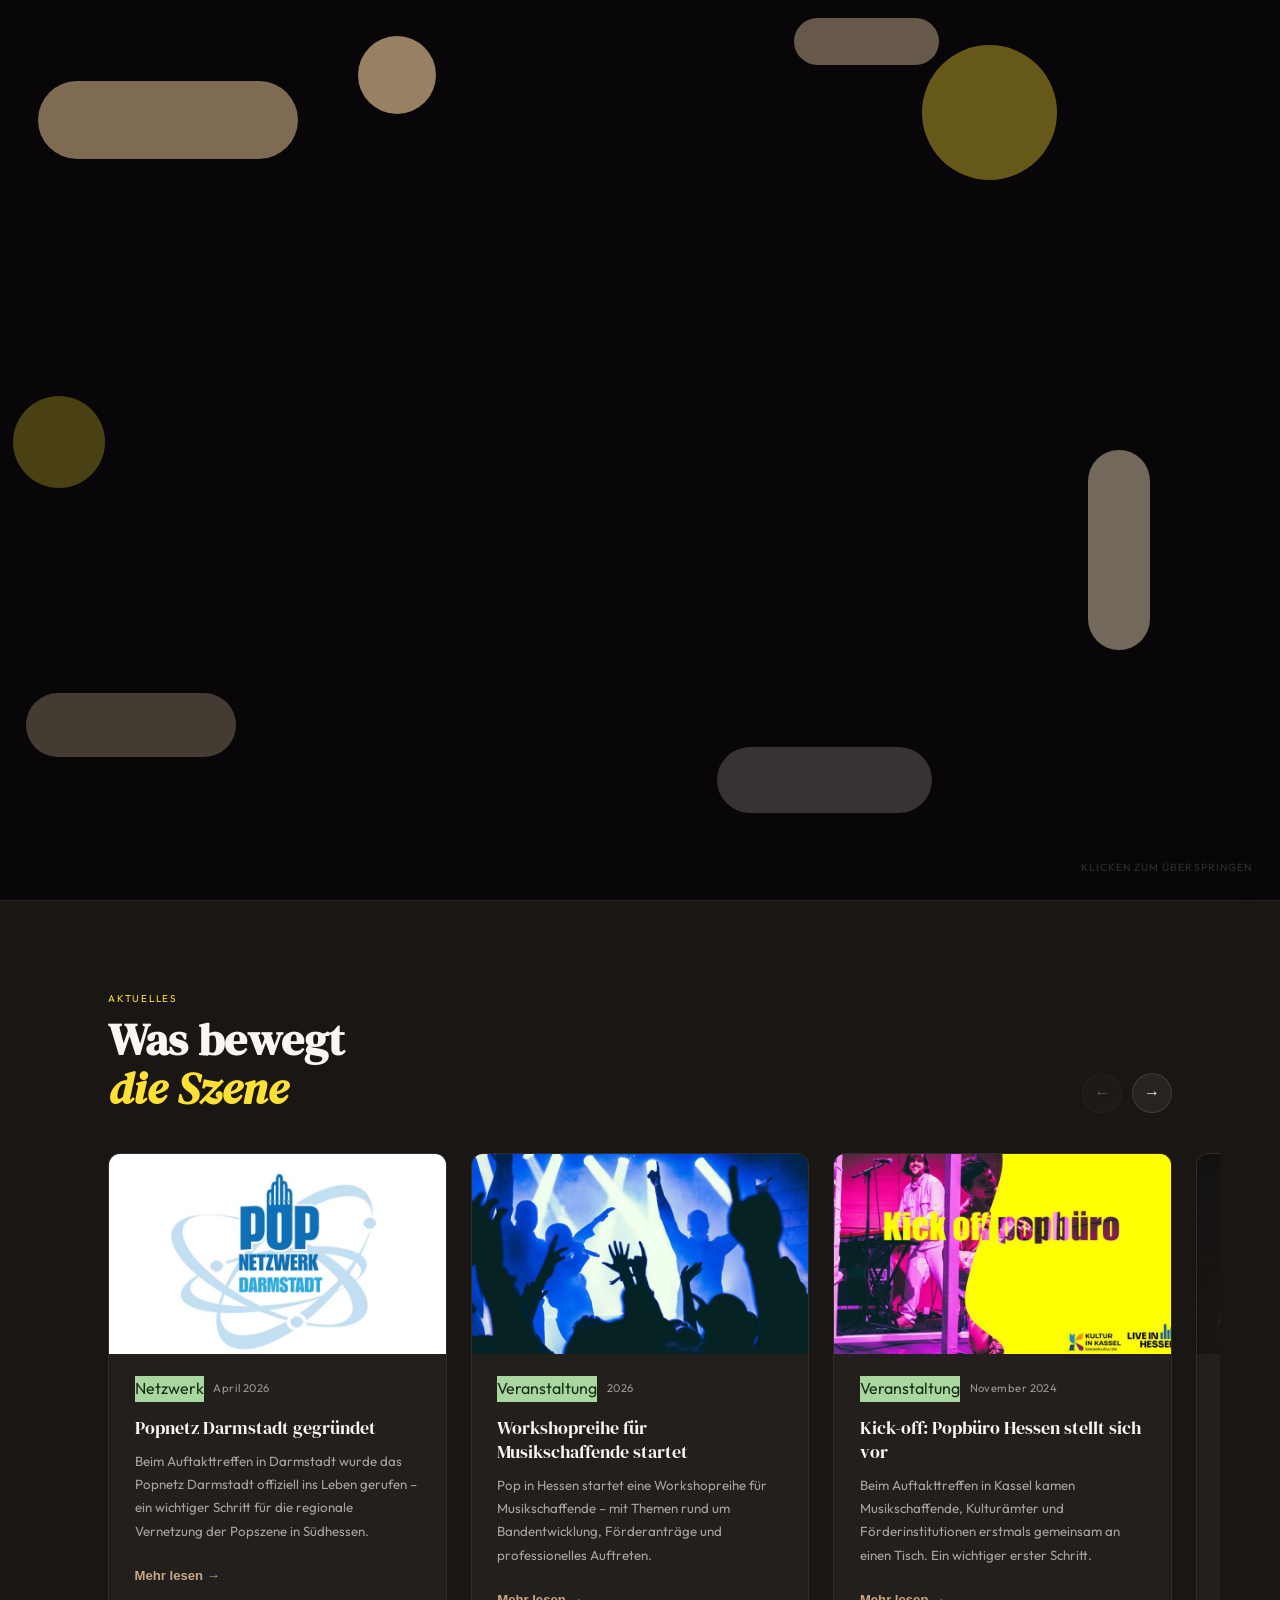
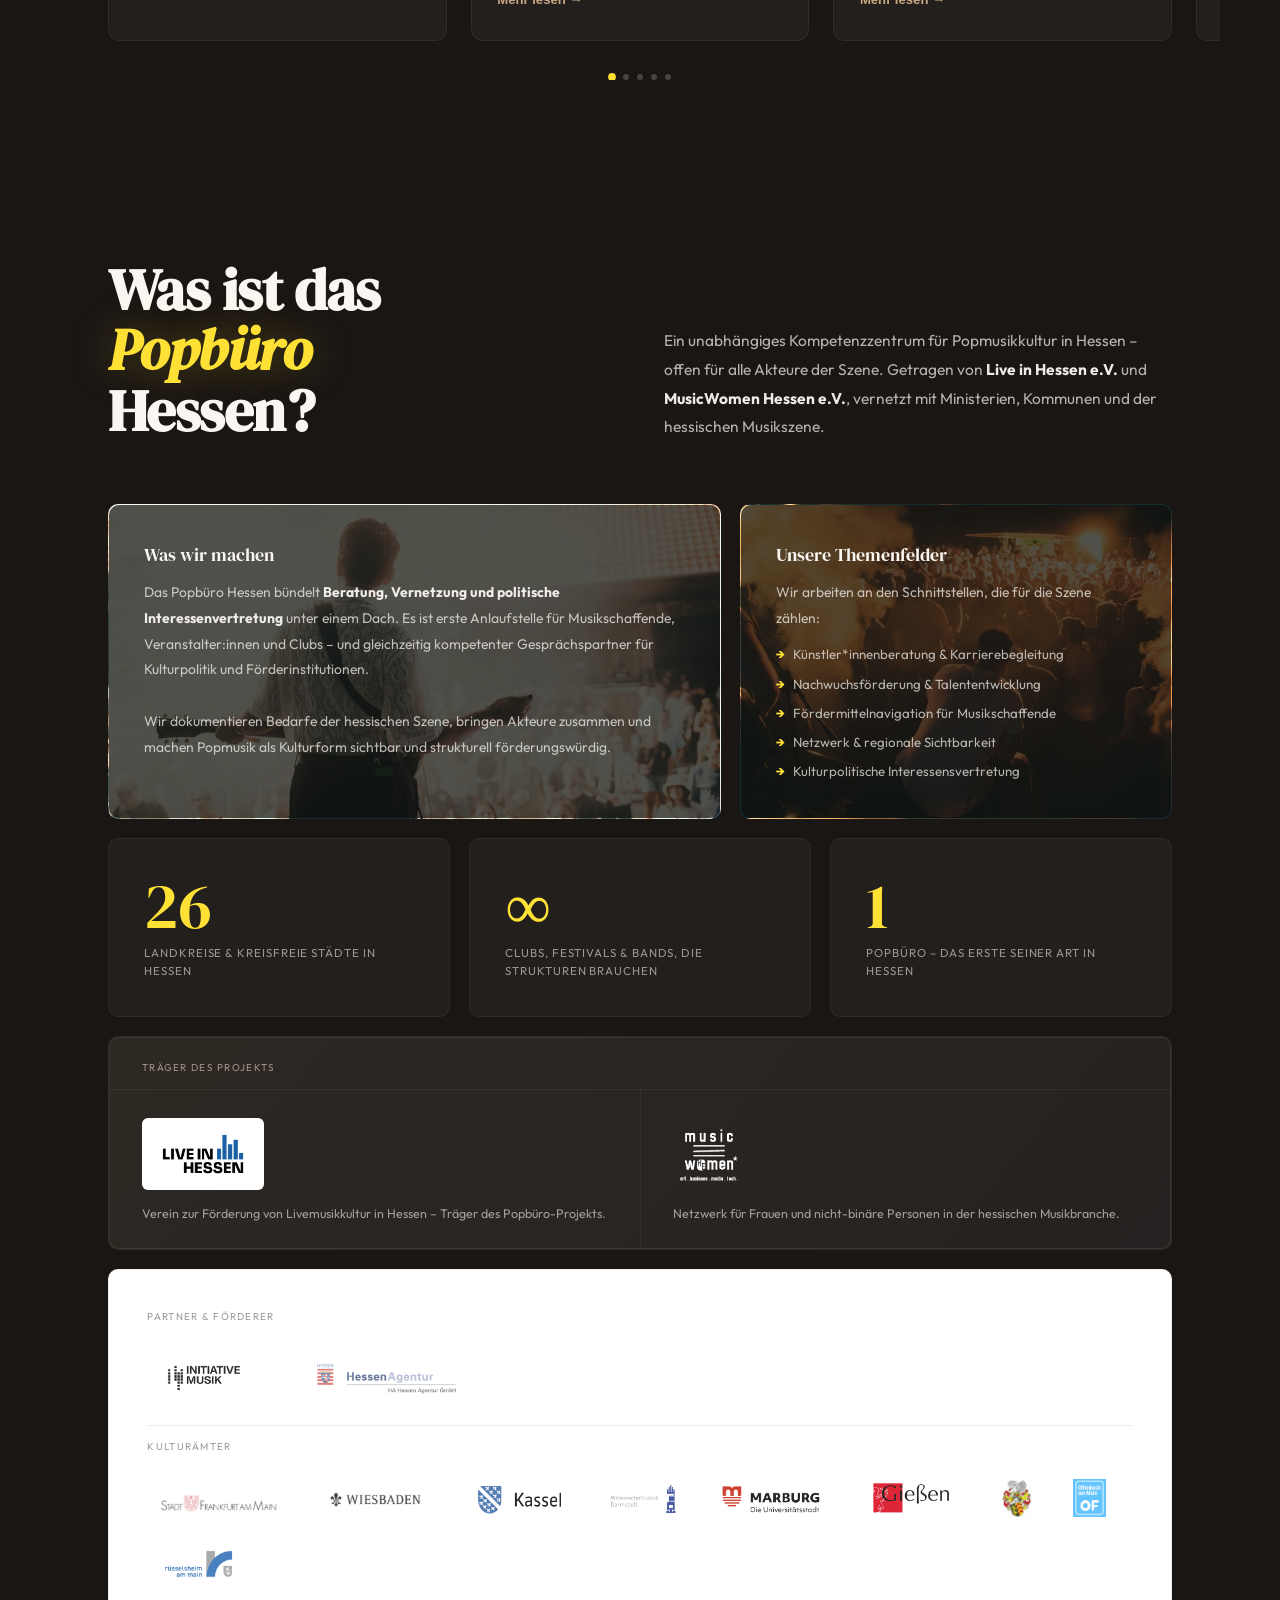
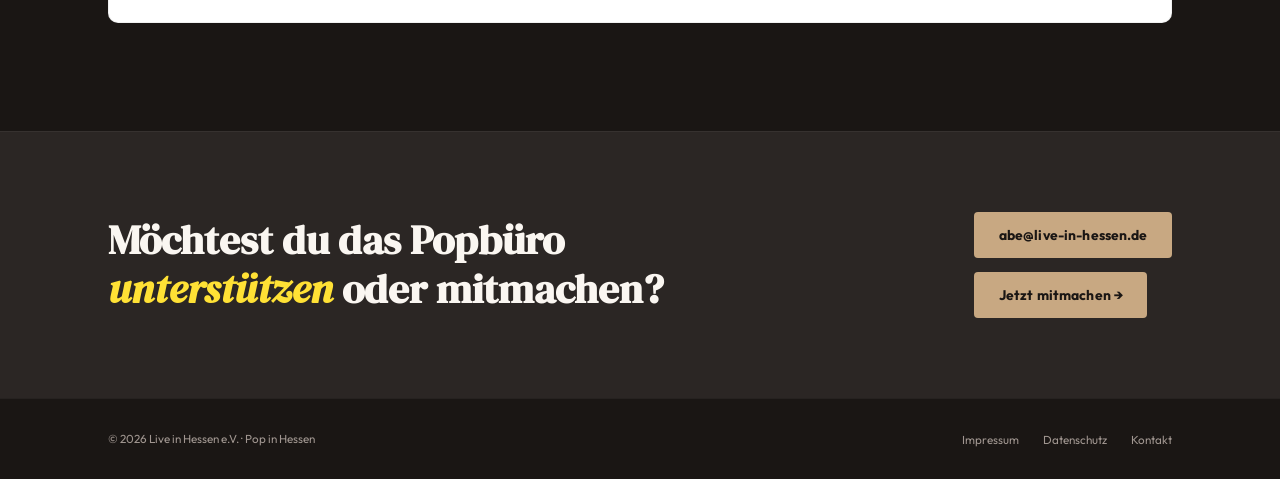
==== index.html @ fdb3a85a "Mitmachen-Button mit Google Forms Anbindung - Kontakt-Aufnehmen-Button aus Hero entfernt - Mitmachen" ====
<!DOCTYPE html>
<html lang="de">
<head>
  <meta charset="UTF-8" />
  <meta name="viewport" content="width=device-width, initial-scale=1.0" />
  <title>Pop in Hessen</title>
  <link href="https://fonts.googleapis.com/css2?family=DM+Serif+Display:ital@0;1&family=Outfit:wght@300;400;500;600;700&display=swap" rel="stylesheet" />
  <style>
    /* ─── Reset & Tokens ─────────────────────────────────────── */
    *, *::before, *::after { box-sizing: border-box; margin: 0; padding: 0; }

    :root {
      --bg:         #1a1614;
      --bg-card:    #231f1d;
      --bg-mid:     #2b2624;
      --brand:      #433D3D;
      --brand-lit:  #6b5f5f;
      --gold:       #FFE135;
      --gold-bg:    #c8a882;
      --gold-dim:   rgba(200,168,130,0.18);
      --text:       #f0ebe4;
      --text-muted: #a09690;
      --white:      #faf6f1;

      /* DataGrid cell color */
      --cell-color: 200, 168, 130;   /* gold as rgb */
      --opacity-min: 0.03;
      --opacity-max: 0.55;
    }

    html { scroll-behavior: smooth; }
    body {
      background: var(--bg);
      color: var(--text);
      font-family: 'Outfit', sans-serif;
      font-size: 16px;
      line-height: 1.6;
      overflow-x: hidden;
    }

    /* ─── Nav ────────────────────────────────────────────────── */
    nav {
      position: fixed; top: 0; left: 0; right: 0; z-index: 200;
      background: rgba(26,22,20,0.88);
      backdrop-filter: blur(16px);
      border-bottom: 1px solid rgba(200,168,130,0.08);
    }
    .nav-inner {
      max-width: 1160px; margin: 0 auto;
      padding: 0 clamp(1.25rem,5vw,3rem);
      display: flex; align-items: center; justify-content: space-between;
      height: 66px;
    }
    .logo-svg { height: 20px; width: auto; color: var(--white); }
    .logo-svg path { fill: currentColor; }

    .nav-links { display: flex; align-items: center; gap: 2rem; list-style: none; }
    .nav-links a {
      color: rgba(255,255,255,0.45); text-decoration: none;
      font-size: 0.82rem; font-weight: 500; letter-spacing: 0.02em;
      transition: color 0.2s;
    }
    .nav-links a:hover { color: var(--white); }
    .nav-cta {
      background: var(--brand) !important; color: var(--white) !important;
      padding: 0.45em 1.1em; border-radius: 4px; font-weight: 600 !important;
      transition: background 0.2s !important;
    }
    .nav-cta:hover { background: var(--brand-lit) !important; }

    /* ─── DataGrid Hero ──────────────────────────────────────── */
    .hero {
      position: relative;
      min-height: 100vh;
      display: flex; flex-direction: column; justify-content: flex-end;
      padding-top: 66px;
      overflow: hidden;
    }

    /* The grid canvas */
    #grid-canvas {
      position: absolute; inset: 0;
      display: grid;
      gap: 4px;
      /* columns/rows set by JS */
      --mouse-x: 50%; --mouse-y: 50%;
    }

    .g-cell {
      background-color: rgb(var(--cell-color));
      opacity: var(--opacity-min);
      border-radius: 1px;
      transition: opacity 0.15s;
    }

    /* Radial mouse glow overlay */
    #grid-canvas::after {
      content: '';
      position: absolute; inset: 0;
      background: radial-gradient(
        circle 280px at var(--mouse-x) var(--mouse-y),
        rgba(200,168,130,0.12) 0%,
        transparent 70%
      );
      pointer-events: none;
    }

    @keyframes cell-pulse {
      from { opacity: var(--opacity-min); }
      to   { opacity: var(--opacity-max); }
    }

    /* Bottom gradient */
    .hero-fade {
      position: absolute; bottom: 0; left: 0; right: 0;
      height: 65%; z-index: 1;
      background: linear-gradient(to top, var(--bg) 20%, transparent);
      pointer-events: none;
    }

    /* Hero content */
    .hero-content {
      position: relative; z-index: 2;
      max-width: 1160px; margin: 0 auto;
      padding: 0 clamp(1.25rem,5vw,3rem);
      padding-bottom: clamp(4rem,10vh,7rem);
    }

    .hero-eyebrow {
      display: flex; align-items: center; gap: 0.9rem;
      margin-bottom: 2rem;
    }
    .eyebrow-tag { opacity: 0; animation: fadeUp 0.5s 0.85s ease forwards; }
    .eyebrow-line { opacity: 0; animation: fadeUp 0.5s 0.8s ease forwards; }
    .eyebrow-tag {
      font-size: 0.65rem; font-weight: 700; letter-spacing: 0.18em;
      text-transform: uppercase; color: var(--gold);
      border: 1px solid rgba(200,168,130,0.35);
      padding: 0.28em 0.75em; border-radius: 2px;
    }
    .eyebrow-line { flex: 0 0 40px; height: 1px; background: var(--gold); opacity: 0.4; }

    .hero-headline {
      font-family: 'DM Serif Display', serif;
      font-size: clamp(3rem, 8vw, 7.5rem);
      line-height: 0.96;
      letter-spacing: -0.01em;
      color: var(--white);
      margin-bottom: 2.5rem;
      opacity: 0; animation: fadeUp 0.8s 0.35s ease forwards;
    }
    .hero-headline .hl-gold {
      color: var(--gold);
      font-style: italic;
      display: block;
    }

    .hero-two-col {
      display: grid; grid-template-columns: 1fr 1fr;
      gap: 3rem; align-items: end;
      opacity: 0; animation: fadeUp 0.8s 0.5s ease forwards;
    }
    .hero-sub {
      font-size: clamp(0.93rem,1.8vw,1.08rem);
      color: rgba(250,246,241,0.72);
      line-height: 1.85;
      max-width: 460px;
    }
    .hero-sub strong { color: var(--text); }

    .hero-actions {
      display: flex; flex-direction: column;
      align-items: flex-end; gap: 1.1rem;
    }
    .btn-primary {
      display: inline-flex; align-items: center; gap: 0.5rem;
      background: var(--gold-bg); color: var(--bg);
      font-weight: 700; font-size: 0.87rem; letter-spacing: 0.01em;
      padding: 0.85em 1.75em; border-radius: 4px;
      text-decoration: none;
      transition: opacity 0.2s, transform 0.2s;
    }
    .btn-primary:hover { opacity: 0.88; transform: translateY(-1px); }
    .btn-ghost {
      color: rgba(255,255,255,0.5); font-size: 0.8rem; font-weight: 500;
      text-decoration: none; border-bottom: 1px solid rgba(255,255,255,0.2);
      padding-bottom: 0.1em; transition: color 0.2s, border-color 0.2s;
    }
    .btn-ghost:hover { color: var(--white); border-color: rgba(255,255,255,0.55); }

    /* Scroll hint */
    .scroll-hint {
      display: flex; align-items: center; gap: 0.5rem;
      font-size: 0.65rem; letter-spacing: 0.14em; text-transform: uppercase;
      color: var(--text-muted);
    }
    .scroll-line {
      width: 28px; height: 1px; background: var(--text-muted);
      animation: scrollPulse 2.5s ease-in-out infinite;
    }
    @keyframes scrollPulse {
      0%, 100% { opacity: 0.3; width: 28px; }
      50% { opacity: 1; width: 42px; }
    }
    @keyframes fadeUp {
      from { opacity: 0; transform: translateY(22px); }
      to   { opacity: 1; transform: translateY(0); }
    }
    @keyframes logoFlyIn {
      0%   { opacity: 0; transform: translateX(-200px) scaleX(0.78); }
      60%  { opacity: 1; transform: translateX(10px) scaleX(1.02); }
      80%  { transform: translateX(-4px) scaleX(0.997); }
      100% { opacity: 1; transform: translateX(0) scaleX(1); }
    }

    /* ─── Ticker ─────────────────────────────────────────────── */
    .ticker {
      border-top: 1px solid rgba(255,255,255,0.05);
      border-bottom: 1px solid rgba(255,255,255,0.05);
      background: var(--bg-mid);
      overflow: hidden; padding: 0.75rem 0;
    }
    .ticker-track {
      display: flex; gap: 3rem;
      animation: ticker 30s linear infinite;
      white-space: nowrap;
    }
    @keyframes ticker {
      from { transform: translateX(0); }
      to   { transform: translateX(-50%); }
    }
    .ticker-item {
      display: flex; align-items: center; gap: 3rem;
      font-size: 0.65rem; letter-spacing: 0.15em;
      text-transform: uppercase; color: var(--text-muted);
    }
    .t-dot {
      width: 3px; height: 3px; background: var(--gold-bg);
      border-radius: 50%; flex-shrink: 0;
    }

    /* ─── Sections shared ────────────────────────────────────── */
    .section { padding: clamp(5rem,12vh,9rem) 0; }
    .container { max-width: 1160px; margin: 0 auto; padding: 0 clamp(1.25rem,5vw,3rem); }

    .section-head {
      display: grid; grid-template-columns: 1fr 1fr;
      gap: 3rem; margin-bottom: clamp(3rem,7vh,5rem); align-items: end;
    }
    .section-title {
      font-family: 'DM Serif Display', serif;
      font-size: clamp(2rem,4.5vw,3.8rem);
      line-height: 1.05; letter-spacing: -0.01em;
      color: var(--white);
    }
    .section-title em { font-style: italic; color: var(--gold); }
    .popbuero-yellow { color: #FFE135 !important; text-shadow: 0 0 40px rgba(255,225,53,0.25); }
    .section-intro {
      color: rgba(250,246,241,0.7); font-size: 0.97rem; line-height: 1.85;
    }
    .section-intro strong { color: var(--text); }

    /* ─── Cards ──────────────────────────────────────────────── */
    .grid-12 { display: grid; grid-template-columns: repeat(12,1fr); gap: 1.2rem; }
    .card {
      background: var(--bg-card);
      border: 1px solid rgba(255,255,255,0.05);
      border-radius: 10px;
      padding: clamp(1.4rem,3vw,2.2rem);
      transition: border-color 0.3s, transform 0.25s;
    }
    .card:hover { border-color: rgba(200,168,130,0.2); transform: translateY(-2px); }
    .card-main { grid-column: 1/8; }
    .card-side { grid-column: 8/13; }
    .card-stat { grid-column: span 4; }
    .card-full { grid-column: 1/-1; }

    .card-icon {
      font-size: 1.2rem; margin-bottom: 1.1rem;
      width: 40px; height: 40px;
      background: var(--gold-dim); border-radius: 6px;
      display: flex; align-items: center; justify-content: center;
    }
    .card-title {
      font-family: 'DM Serif Display', serif;
      font-size: 1.15rem; font-weight: 400;
      color: var(--white); margin-bottom: 0.65rem;
    }
    .card-text {
      font-size: 0.87rem; color: rgba(250,246,241,0.72); line-height: 1.85;
    }
    .card-text strong { color: rgba(250,246,241,0.95); }

    .topic-list { list-style: none; display: flex; flex-direction: column; gap: 0.5rem; margin-top: 0.8rem; }
    .topic-list li { display: flex; align-items: center; gap: 0.5rem; font-size: 0.83rem; color: rgba(250,246,241,0.7); }
    .topic-arrow { color: var(--gold); font-weight: 700; }

    .stat-number {
      font-family: 'DM Serif Display', serif;
      font-size: clamp(2.5rem,5vw,4rem);
      color: var(--gold); line-height: 1; margin-bottom: 0.35rem;
    }
    .stat-label { font-size: 0.72rem; letter-spacing: 0.08em; text-transform: uppercase; color: var(--text-muted); }

    /* Träger */
    .traeger {
      display: flex; align-items: center; gap: 1.8rem;
      background: linear-gradient(130deg, rgba(200,168,130,0.07) 0%, rgba(67,61,61,0.1) 100%);
      border: 1px solid rgba(200,168,130,0.13);
      border-radius: 10px; padding: 1.7rem 2.1rem;
    }
    .traeger-badge {
      width: 50px; height: 50px; border-radius: 50%;
      background: var(--brand); display: flex; align-items: center; justify-content: center;
      font-weight: 700; font-size: 0.82rem; color: var(--white); flex-shrink: 0;
    }
    .traeger-label { font-size: 0.62rem; letter-spacing: 0.13em; text-transform: uppercase; color: var(--text-muted); margin-bottom: 0.2rem; }
    .traeger-name { font-family: 'DM Serif Display', serif; font-size: 1.05rem; color: var(--white); }
    .traeger-desc { font-size: 0.8rem; color: rgba(250,246,241,0.58); margin-top: 0.15rem; }

    /* ─── Kontakt ─────────────────────────────────────────────── */
    .contact-section {
      border-top: 1px solid rgba(255,255,255,0.05);
      padding: 5rem 0; background: var(--bg-mid);
    }
    .contact-inner {
      display: flex; align-items: center; justify-content: space-between; gap: 2rem;
    }
    .contact-heading {
      font-family: 'DM Serif Display', serif;
      font-size: clamp(1.6rem,3.2vw,2.8rem);
      color: var(--white); line-height: 1.2;
    }
    .contact-heading span { color: var(--gold); font-style: italic; }

    /* ─── Footer ──────────────────────────────────────────────── */
    footer {
      border-top: 1px solid rgba(255,255,255,0.05);
      padding: 1.7rem 0; background: var(--bg);
    }
    .footer-inner { display: flex; align-items: center; justify-content: space-between; }
    .footer-copy { font-size: 0.73rem; color: var(--text-muted); }
    .footer-links { display: flex; gap: 1.5rem; list-style: none; }
    .footer-links a { font-size: 0.73rem; color: var(--text-muted); text-decoration: none; transition: color 0.2s; }
    .footer-links a:hover { color: var(--white); }

    /* ─── Mockup badge ────────────────────────────────────────── */
    .mockup-badge {
      position: fixed; bottom: 1.4rem; right: 1.4rem; z-index: 300;
      background: var(--brand); color: var(--white);
      font-size: 0.65rem; font-weight: 700; letter-spacing: 0.1em;
      text-transform: uppercase; padding: 0.4em 0.85em;
      border-radius: 3px; box-shadow: 0 4px 18px rgba(0,0,0,0.4);
    }

    /* ─── Responsive ──────────────────────────────────────────── */
    @media (max-width: 860px) {
      .nav-links { display: none; }
      .hero-two-col { grid-template-columns: 1fr; }
      .hero-actions { align-items: flex-start; }
      .section-head { grid-template-columns: 1fr; }
      .card-main, .card-side { grid-column: 1/-1; }
      .card-stat { grid-column: span 6; }
      .contact-inner { flex-direction: column; align-items: flex-start; }
    }
    @media (max-width: 480px) {
      .card-stat { grid-column: 1/-1; }
      .traeger { flex-direction: column; align-items: flex-start; }
    }

    /* Hero logo – fly-in on wrapper, scroll+hover scale on link */
    .hero-eyebrow { margin-bottom: 2.5rem; }

    /* Fly-in wrapper: animates translateX + opacity, no transform conflict */
    .hero-logo-flybox {
      display: inline-block;
      opacity: 0;
      animation: logoFlyIn 1.3s 2.3s cubic-bezier(0.22, 1, 0.36, 1) both;
    }
    .hero-logo-link {
      display: inline-block;
      --logo-scroll-scale: 1;
      transform: scale(var(--logo-scroll-scale));
      transform-origin: left center;
      transition: transform 0.4s cubic-bezier(0.34,1.56,0.64,1);
    }
    .hero-logo-link:hover {
      transform: scale(calc(var(--logo-scroll-scale) * 1.12));
    }
    .hero-logo-svg { height: 36px; width: auto; color: var(--white); }
    .hero-logo-svg path { fill: currentColor; }

    /* Träger dual */
    .traeger-dual { flex-direction: column; align-items: stretch; gap: 0; padding: 0; }
    .traeger-label-top {
      font-size: 0.62rem; letter-spacing: 0.13em; text-transform: uppercase;
      color: var(--text-muted); padding: 1.4rem 2rem 0.8rem;
      border-bottom: 1px solid rgba(255,255,255,0.05);
    }
    .traeger-logos-row {
      display: flex; align-items: stretch; gap: 0;
    }
    .traeger-logo-item {
      flex: 1; padding: 1.5rem 2rem; display: flex; flex-direction: column; gap: 0.6rem;
    }
    .traeger-divider {
      width: 1px; background: rgba(255,255,255,0.06); flex-shrink: 0;
    }
    .traeger-logo-box {
      height: 80px; display: flex; align-items: center;
    }
    .traeger-wordmark { display:none; }
    .traeger-item-desc {
      font-size: 0.78rem; color: rgba(250,246,241,0.58); line-height: 1.6;
    }

    /* Partner block */
    .partner-block {
      padding: 2rem 2.4rem !important;
      background: #ffffff !important;
      border: 1px solid rgba(0,0,0,0.06) !important;
    }
    .partner-header {
      margin-bottom: 1.4rem;
    }
    .partner-label {
      font-size: 0.62rem; letter-spacing: 0.13em; text-transform: uppercase; color: #999;
    }
    .partner-grid {
      display: flex; align-items: center; gap: 2.5rem; flex-wrap: wrap;
    }
    .partner-item {
      display: flex; align-items: center; justify-content: center;
      padding: 0.5rem 0.8rem;
      border-radius: 6px;
      background: transparent;
      transition: background 0.2s;
    }
    .partner-item:hover { background: rgba(0,0,0,0.04); }
    .partner-img {
      height: 40px; width: auto; max-width: 150px;
      object-fit: contain;
      filter: none;
      opacity: 0.85;
      transition: opacity 0.2s;
    }
    .partner-img-lg { height: 40px; }
    .partner-item:hover .partner-img { opacity: 1; }

    @media (max-width: 600px) {
      .traeger-logos-row { flex-direction: column; }
      .traeger-divider { width: 100%; height: 1px; }
      .partner-grid { gap: 1.2rem; }
    }

    .partner-divider { height: 1px; background: rgba(0,0,0,0.08); margin: 1.2rem 0 0.8rem; }
    .partner-subtitle { font-size: 0.62rem; letter-spacing: 0.13em; text-transform: uppercase; color: #999; margin-bottom: 1rem; }
    .partner-grid-cities { gap: 0.7rem; flex-wrap: wrap; }
    .city-badge { padding: 0 !important; background: none !important; }
    .city-badge:hover { background: none !important; }
    .city-badge-inner {
      display: flex; align-items: center; gap: 0.5rem;
      padding: 0.5rem 0.85rem;
      border: 1px solid rgba(0,0,0,0.1);
      border-radius: 5px;
      background: rgba(0,0,0,0.02);
      transition: background 0.2s, border-color 0.2s;
      white-space: nowrap;
    }
    .city-badge-inner:hover { background: rgba(0,0,0,0.05); }
    .city-dot { width: 7px; height: 7px; border-radius: 50%; flex-shrink: 0; }
    .city-name { font-size: 0.72rem; color: rgba(30,20,10,0.55); line-height: 1.3; }
    .city-name strong { color: rgba(30,20,10,0.8); font-weight: 600; display: block; font-size: 0.78rem; }

    /* ─── News Slider ────────────────────────────────────────── */
    .news-section {
      padding: clamp(4rem,10vh,7rem) 0 clamp(3rem,8vh,6rem);
      background: var(--bg);
      border-top: 1px solid rgba(255,255,255,0.05);
    }
    .news-header {
      display: flex; align-items: flex-end; justify-content: space-between;
      margin-bottom: 2.5rem;
      padding: 0 clamp(1.25rem,5vw,3rem);
      max-width: 1160px; margin-left: auto; margin-right: auto;
    }
    .news-header-left {}
    .news-eyebrow {
      font-size: 0.62rem; letter-spacing: 0.18em; text-transform: uppercase;
      color: var(--gold); margin-bottom: 0.5rem;
    }
    .news-title {
      font-family: 'DM Serif Display', serif;
      font-size: clamp(1.8rem,3.5vw,2.8rem);
      color: var(--white); line-height: 1.1;
    }
    .news-nav {
      display: flex; gap: 0.6rem; flex-shrink: 0;
    }
    .news-nav-btn {
      width: 40px; height: 40px; border-radius: 50%;
      background: rgba(255,255,255,0.06);
      border: 1px solid rgba(255,255,255,0.1);
      color: var(--white); font-size: 1rem;
      cursor: pointer; display: flex; align-items: center; justify-content: center;
      transition: background 0.2s, border-color 0.2s;
      user-select: none;
    }
    .news-nav-btn:hover { background: rgba(255,255,255,0.12); border-color: rgba(255,255,255,0.22); }
    .news-nav-btn:disabled { opacity: 0.3; cursor: default; }

    /* Scrollable track */
    .news-track-wrap {
      overflow: hidden;
      padding: 0 clamp(1.25rem,5vw,3rem);
      max-width: 1160px; margin: 0 auto;
    }
    .news-track {
      display: flex; gap: 1.5rem;
      transition: transform 0.5s cubic-bezier(0.4, 0, 0.2, 1);
      will-change: transform;
    }

    /* Card base */
    .news-card {
      flex: 0 0 calc(33.333% - 1rem);
      min-width: 280px;
      background: var(--bg-card);
      border: 1px solid rgba(255,255,255,0.06);
      border-radius: 12px;
      overflow: hidden;
      transition: border-color 0.3s, transform 0.3s;
      cursor: pointer;
    }
    .news-card:hover {
      border-color: rgba(255,255,255,0.14);
      transform: translateY(-3px);
    }
    .news-card-img {
      width: 100%; height: 200px;
      object-fit: cover; object-position: center top;
      display: block;
    }
    .news-card-img-placeholder {
      width: 100%; height: 200px;
      background: var(--brand);
      display: flex; align-items: center; justify-content: center;
      font-size: 2.5rem;
    }
    .news-card-body {
      padding: 1.4rem 1.6rem 1.8rem;
    }
    .news-card-meta {
      display: flex; align-items: center; gap: 0.6rem;
      margin-bottom: 0.85rem;
    }
    .news-card-badge {
      font-size: 0.6rem; font-weight: 700; letter-spacing: 0.14em;
      text-transform: uppercase; padding: 0.25em 0.7em;
      border-radius: 3px; white-space: nowrap;
    }
    .badge-artist  { background: #FFE135; color: #1a1614; }
    .badge-event   { background: #a8d8a0; color: #1a2a18; }
    .badge-branche { background: #9dc4e8; color: #0d1f30; }
    .news-card-date {
      font-size: 0.7rem; color: var(--text-muted);
      letter-spacing: 0.04em;
    }
    .news-card-title {
      font-family: 'DM Serif Display', serif;
      font-size: 1.15rem; color: var(--white);
      line-height: 1.3; margin-bottom: 0.65rem;
    }
    .news-card-text {
      font-size: 0.83rem; color: rgba(250,246,241,0.62);
      line-height: 1.75; margin-bottom: 1.2rem;
    }
    .news-card-link {
      font-size: 0.75rem; font-weight: 600; letter-spacing: 0.06em;
      color: var(--gold); text-decoration: none;
      display: inline-flex; align-items: center; gap: 0.35rem;
      border-bottom: 1px solid rgba(255,225,53,0.3);
      padding-bottom: 0.1em;
      transition: border-color 0.2s, color 0.2s;
    }
    .news-card-link:hover { border-color: var(--gold); }

    /* Dots */
    .news-dots {
      display: flex; justify-content: center; gap: 0.5rem;
      margin-top: 2rem;
    }
    .news-dot {
      width: 6px; height: 6px; border-radius: 50%;
      background: rgba(255,255,255,0.2);
      cursor: pointer; transition: background 0.2s, transform 0.2s;
      border: none; padding: 0;
    }
    .news-dot.active {
      background: var(--gold); transform: scale(1.3);
    }

    @media (max-width: 860px) {
      .news-card { flex: 0 0 calc(80vw - 2.5rem); }
      .news-nav { display: none; }
    }

  
    .card-main::before,.card-side::before{content:'';position:absolute;inset:0;border-radius:inherit;background:rgba(18,14,12,0.72);pointer-events:none;z-index:0;}
    .card-main>*,.card-side>*{position:relative;z-index:1;}
  
    .modal-overlay{display:none;position:fixed;inset:0;z-index:1000;background:rgba(10,8,8,0.82);backdrop-filter:blur(4px);align-items:center;justify-content:center;padding:1.5rem;}.modal-overlay.open{display:flex;}.modal-box{background:#231f1d;border-radius:10px;max-width:620px;width:100%;padding:2.4rem;position:relative;max-height:90vh;overflow-y:auto;border:1px solid rgba(200,168,130,0.18);}.modal-close{position:absolute;top:1rem;right:1.2rem;background:none;border:none;color:var(--text-muted);font-size:1.6rem;cursor:pointer;}.modal-badge{font-size:0.72rem;font-weight:700;letter-spacing:0.1em;text-transform:uppercase;color:var(--gold-bg);margin-bottom:0.6rem;}.modal-title{font-family:'DM Serif Display',serif;font-size:1.6rem;color:var(--white);margin-bottom:0.5rem;}.modal-date{font-size:0.8rem;color:var(--text-muted);margin-bottom:1.2rem;}.modal-body{font-size:0.95rem;color:var(--text);line-height:1.75;}.modal-body p{margin-bottom:1rem;}.news-more-btn{background:none;border:none;color:var(--gold-bg);font-size:0.82rem;font-weight:700;cursor:pointer;padding:0;transition:color 0.2s;}.news-more-btn:hover{color:var(--gold);}



    /* ─── Intro Animation Overlay ────────────────────────────── */
    #io {
      position:fixed;inset:0;z-index:9999;background:#080608;
      overflow:hidden;cursor:pointer;
    }
    #io.fading { animation:ioOut 1.1s ease forwards; }
    @keyframes ioOut { to { opacity:0;pointer-events:none; } }

    /* shapes */
    .is { position:absolute;border-radius:9999px; }

    /* 5 float keyframes – shapes use these once fly-in done */
    @keyframes fA{0%,100%{transform:translate(0,0)rotate(0deg)}33%{transform:translate(12px,-16px)rotate(1.5deg)}66%{transform:translate(-9px,-5px)rotate(-1deg)}}
    @keyframes fB{0%,100%{transform:translate(0,0)rotate(0deg)}35%{transform:translate(-14px,12px)rotate(-2deg)}70%{transform:translate(16px,4px)rotate(1deg)}}
    @keyframes fC{0%,100%{transform:translate(0,0)rotate(0deg)}50%{transform:translate(7px,-19px)rotate(2.5deg)}}
    @keyframes fD{0%,100%{transform:translate(0,0)rotate(0deg)}40%{transform:translate(-15px,9px)rotate(-2.5deg)}75%{transform:translate(11px,15px)rotate(1.5deg)}}
    @keyframes fE{0%,100%{transform:translate(0,0)rotate(0deg)}25%{transform:translate(17px,10px)rotate(2deg)}60%{transform:translate(-7px,16px)rotate(-1.5deg)}}

    .is.fl[data-f="A"]{animation:fA 5.4s ease-in-out infinite}
    .is.fl[data-f="B"]{animation:fB 6.3s ease-in-out infinite}
    .is.fl[data-f="C"]{animation:fC 5.0s ease-in-out infinite}
    .is.fl[data-f="D"]{animation:fD 5.9s ease-in-out infinite}
    .is.fl[data-f="E"]{animation:fE 6.6s ease-in-out infinite}

    /* logo */
    #il {
      position:absolute;inset:0;
      display:flex;align-items:center;justify-content:center;
      z-index:10;pointer-events:none;visibility:hidden;
    }
    #il-stack {
      position:relative;
      width:clamp(260px,42vw,460px);
      opacity:0;transform:scale(0.82);
      transition:opacity 1s ease,transform 1s cubic-bezier(0.34,1.2,0.64,1);
    }
    #il-stack.show { opacity:1;transform:scale(1); }
    #il-wipe {
      position:absolute;top:0;left:0;right:0;bottom:0;overflow:hidden;
      width:0;
      transition:width 1.5s cubic-bezier(0.4,0,0.2,1);
    }
    #il-wipe.go { width:100%; }
    #il-wipe svg { min-width:clamp(260px,42vw,460px); }

    #io-skip {
      position:absolute;bottom:1.5rem;right:1.75rem;
      color:rgba(240,235,228,0.18);
      font-family:'Outfit',sans-serif;
      font-size:0.66rem;letter-spacing:.1em;text-transform:uppercase;
      user-select:none;pointer-events:none;
    }
    .form-group{display:flex;flex-direction:column;gap:0.35rem;margin-bottom:1rem;}
    .form-label{font-size:0.78rem;font-weight:600;letter-spacing:0.06em;text-transform:uppercase;color:var(--text-muted);}
    .form-input,.form-textarea{background:rgba(255,255,255,0.06);border:1px solid rgba(200,168,130,0.2);border-radius:4px;color:var(--white);font-family:inherit;font-size:0.9rem;padding:0.7em 0.9em;transition:border-color 0.2s;}
    .form-input:focus,.form-textarea:focus{outline:none;border-color:var(--gold-bg);}
    .form-textarea{resize:vertical;min-height:100px;}
    .form-submit{margin-top:0.5rem;width:100%;cursor:pointer;background:var(--gold-bg);color:var(--bg);border:none;font-family:inherit;font-weight:700;font-size:0.87rem;letter-spacing:0.01em;padding:0.85em 1.75em;border-radius:4px;transition:opacity 0.2s,transform 0.2s;}
    .form-submit:hover{opacity:0.88;transform:translateY(-1px);}
  </style>
</head>
<body>

<!-- ═══ INTRO ANIMATION OVERLAY ═══════════════════════════════════════════ -->
<div id="io">
  <div id="il">
    <div id="il-stack">
      <svg viewBox="0 0 633 72" xmlns="http://www.w3.org/2000/svg" style="display:block;width:100%;height:auto;fill:#c8a882"><path d="M0 0.592516H9.8525L11.7516 7.90023C15.1092 2.63341 20.2443 0 27.157 0C31.1072 0 34.7939 1.15212 38.2174 3.45635C41.6408 5.69475 44.34 8.789 46.3151 12.7391C48.356 16.6892 49.3764 21.1331 49.3764 26.0708C49.3764 31.0084 48.356 35.4523 46.3151 39.4024C44.34 43.3525 41.6408 46.4797 38.2174 48.7839C34.7939 51.0223 31.1072 52.1415 27.157 52.1415C23.9969 52.1415 21.0673 51.4173 18.368 49.9689C15.6688 48.5206 13.4633 46.5784 11.7516 44.1425V71.6946H0V0.592516ZM24.4907 11.5541C20.8039 11.5541 17.7426 12.9695 15.3067 15.8005C12.9366 18.5655 11.7516 21.989 11.7516 26.0708C11.7516 30.1525 12.9366 33.576 15.3067 36.3411C17.7426 39.1061 20.8039 40.4887 24.4907 40.4887C26.9266 40.4887 29.1321 39.8632 31.1072 38.6124C33.148 37.2957 34.7281 35.551 35.8473 33.3785C37.0323 31.1401 37.6248 28.7042 37.6248 26.0708C37.6248 23.4373 37.0323 21.0014 35.8473 18.763C34.7281 16.5246 33.148 14.78 31.1072 13.5291C29.1321 12.2124 26.9266 11.5541 24.4907 11.5541Z"/>
<path d="M86.3013 11.8838C83.7696 11.8925 81.4696 12.5634 79.4019 13.8975C77.3877 15.1731 75.7764 16.9526 74.5679 19.2354C73.4266 21.4509 72.856 23.9015 72.856 26.5869C72.856 29.2725 73.4265 31.7573 74.5679 34.04C75.7763 36.2555 77.3879 38.0342 79.4019 39.377C81.4696 40.6443 83.7696 41.2818 86.3013 41.29V53.1738C81.621 53.1655 77.3408 51.991 73.4604 49.6494C69.5664 47.2324 66.4776 44.0098 64.1948 39.9814C61.9122 35.886 60.771 31.4209 60.771 26.5869C60.7711 21.7531 61.9123 17.3221 64.1948 13.2939C66.4776 9.19846 69.5664 5.97586 73.4604 3.62598C77.3408 1.2175 81.621 0.00950041 86.3013 0.000976562V11.8838Z"/>
<path d="M334.903 0V11.8972H86.3013V0H334.903Z"/>
<path d="M334.903 41.2725V53.1749H86.3013V41.2725H334.903Z"/>
<path d="M335.449 0.000488281C340.148 0.000496214 344.412 1.20849 348.239 3.62549C352.133 5.9753 355.187 9.19811 357.403 13.2935C359.686 17.3218 360.828 21.7534 360.828 26.5874C360.828 31.4214 359.686 35.8865 357.403 39.9819C355.187 44.0101 352.133 47.233 348.239 49.6499C344.412 51.9997 340.148 53.1743 335.449 53.1743H335.348C335.199 53.1743 335.051 53.1689 334.903 53.1665V41.2837C335.05 41.2881 335.199 41.2905 335.348 41.2905H335.449C337.933 41.2905 340.182 40.6529 342.196 39.3774C344.277 38.0347 345.888 36.2551 347.03 34.0396C348.238 31.7568 348.843 29.2729 348.843 26.5874C348.843 23.969 348.238 21.552 347.03 19.3364C345.888 17.0537 344.277 15.2407 342.196 13.8979C340.182 12.5553 337.933 11.8833 335.449 11.8833H335.348C335.199 11.8833 335.05 11.8855 334.903 11.8901V0.00732422C335.051 0.00490121 335.199 0.000488281 335.348 0.000488281H335.449Z"/>
<path d="M372.222 0.592516H382.075L383.974 7.90023C387.331 2.63341 392.467 0 399.379 0C403.329 0 407.016 1.15212 410.44 3.45635C413.863 5.69475 416.562 8.789 418.537 12.7391C420.578 16.6892 421.599 21.1331 421.599 26.0708C421.599 31.0084 420.578 35.4523 418.537 39.4024C416.562 43.3525 413.863 46.4797 410.44 48.7839C407.016 51.0223 403.329 52.1415 399.379 52.1415C396.219 52.1415 393.289 51.4173 390.59 49.9689C387.891 48.5206 385.685 46.5784 383.974 44.1425V71.6946H372.222V0.592516ZM396.713 11.5541C393.026 11.5541 389.965 12.9695 387.529 15.8005C385.159 18.5655 383.974 21.989 383.974 26.0708C383.974 30.1525 385.159 33.576 387.529 36.3411C389.965 39.1061 393.026 40.4887 396.713 40.4887C399.149 40.4887 401.354 39.8632 403.329 38.6124C405.37 37.2957 406.95 35.551 408.069 33.3785C409.254 31.1401 409.847 28.7042 409.847 26.0708C409.847 23.4373 409.254 21.0014 408.069 18.763C406.95 16.5246 405.37 14.78 403.329 13.5291C401.354 12.2124 399.149 11.5541 396.713 11.5541Z"/>
<path d="M446.058 29.1648C445.105 29.1648 444.292 28.8283 443.619 28.1552C442.945 27.4822 442.609 26.6689 442.609 25.7154C442.609 24.762 442.945 23.9487 443.619 23.2757C444.292 22.5746 445.105 22.2241 446.058 22.2241C447.068 22.2241 447.909 22.5606 448.582 23.2336C449.283 23.9067 449.634 24.7339 449.634 25.7154C449.634 26.6689 449.283 27.4822 448.582 28.1552C447.881 28.8283 447.04 29.1648 446.058 29.1648ZM443.534 53.6045V31.899H448.54V53.6045H443.534ZM465.648 31.6466C468.116 31.6466 470.065 32.4318 471.495 34.0022C472.925 35.5727 473.64 37.8161 473.64 40.7326V53.6045H468.634V41.1533C468.634 39.8352 468.2 38.7556 467.33 37.9143C466.489 37.0449 465.423 36.6103 464.133 36.6103C462.871 36.6103 461.806 37.059 460.936 37.9563C460.067 38.8257 459.632 39.9334 459.632 41.2795V53.6045H454.627V31.899H459.506V34.8435C460.123 33.862 460.979 33.0908 462.072 32.53C463.194 31.9411 464.386 31.6466 465.648 31.6466ZM516.627 23.3177V53.6045H511.622V40.985H496.857V53.6045H491.851V23.3177H496.857V35.9372H511.622V23.3177H516.627ZM526.732 44.1819C526.928 45.7243 527.489 46.9863 528.414 47.9678C529.368 48.9213 530.672 49.398 532.327 49.398C533.504 49.398 534.472 49.1176 535.229 48.5567C535.986 47.9678 536.491 47.3088 536.743 46.5796H541.833C541.693 47.449 541.286 48.4445 540.613 49.5663C539.94 50.688 538.903 51.6835 537.501 52.5529C536.126 53.4222 534.402 53.8569 532.327 53.8569C530.279 53.8569 528.429 53.3801 526.774 52.4267C525.119 51.4452 523.829 50.1131 522.904 48.4305C521.979 46.7479 521.516 44.855 521.516 42.7517C521.516 40.7046 521.979 38.8397 522.904 37.1571C523.857 35.4465 525.133 34.1004 526.732 33.1189C528.358 32.1374 530.153 31.6466 532.116 31.6466C533.995 31.6466 535.706 32.1374 537.248 33.1189C538.791 34.1004 539.996 35.4324 540.866 37.115C541.763 38.7976 542.212 40.6345 542.212 42.6255C542.212 43.1023 542.184 43.6211 542.128 44.1819H526.732ZM532.116 36.1055C530.686 36.1055 529.522 36.5261 528.625 37.3674C527.727 38.2087 527.153 39.3164 526.9 40.6906H537.122C536.87 39.3164 536.309 38.2087 535.439 37.3674C534.598 36.5261 533.49 36.1055 532.116 36.1055ZM550.548 46.3693C550.604 47.2948 550.955 48.0519 551.599 48.6408C552.244 49.2297 553.072 49.5242 554.081 49.5242C554.979 49.5242 555.708 49.3139 556.269 48.8932C556.858 48.4726 557.152 47.9117 557.152 47.2106C557.152 46.5937 556.914 46.1169 556.437 45.7804C555.988 45.4159 555.231 45.1074 554.165 44.855L551.599 44.224C547.898 43.3266 546.047 41.2514 546.047 37.9984C546.047 36.7925 546.383 35.7129 547.056 34.7594C547.73 33.7779 548.669 33.0207 549.875 32.4879C551.081 31.927 552.441 31.6466 553.955 31.6466C555.441 31.6466 556.745 31.9971 557.867 32.6982C559.017 33.3713 559.9 34.2546 560.517 35.3483C561.162 36.414 561.485 37.5217 561.485 38.6714H556.942C556.886 37.8021 556.577 37.101 556.016 36.5682C555.455 36.0073 554.74 35.7269 553.871 35.7269C553.002 35.7269 552.301 35.9372 551.768 36.3579C551.263 36.7785 551.011 37.3113 551.011 37.9563C551.011 38.9379 551.67 39.5829 552.988 39.8913L555.806 40.5644C557.881 41.0411 559.438 41.8403 560.475 42.9621C561.541 44.0558 562.074 45.3878 562.074 46.9582C562.074 49.0334 561.302 50.702 559.76 51.964C558.246 53.2259 556.283 53.8569 553.871 53.8569C552.132 53.8569 550.632 53.4923 549.37 52.7632C548.108 52.0341 547.155 51.0946 546.51 49.9448C545.865 48.7951 545.528 47.6032 545.5 46.3693H550.548ZM570.307 46.3693C570.363 47.2948 570.714 48.0519 571.359 48.6408C572.004 49.2297 572.831 49.5242 573.84 49.5242C574.738 49.5242 575.467 49.3139 576.028 48.8932C576.617 48.4726 576.911 47.9117 576.911 47.2106C576.911 46.5937 576.673 46.1169 576.196 45.7804C575.747 45.4159 574.99 45.1074 573.924 44.855L571.359 44.224C567.657 43.3266 565.806 41.2514 565.806 37.9984C565.806 36.7925 566.142 35.7129 566.816 34.7594C567.489 33.7779 568.428 33.0207 569.634 32.4879C570.84 31.927 572.2 31.6466 573.714 31.6466C575.2 31.6466 576.504 31.9971 577.626 32.6982C578.776 33.3713 579.659 34.2546 580.276 35.3483C580.921 36.414 581.244 37.5217 581.244 38.6714H576.701C576.645 37.8021 576.336 37.101 575.775 36.5682C575.214 36.0073 574.499 35.7269 573.63 35.7269C572.761 35.7269 572.06 35.9372 571.527 36.3579C571.022 36.7785 570.77 37.3113 570.77 37.9563C570.77 38.9379 571.429 39.5829 572.747 39.8913L575.565 40.5644C577.64 41.0411 579.197 41.8403 580.234 42.9621C581.3 44.0558 581.833 45.3878 581.833 46.9582C581.833 49.0334 581.061 50.702 579.519 51.964C578.005 53.2259 576.042 53.8569 573.63 53.8569C571.891 53.8569 570.391 53.4923 569.129 52.7632C567.867 52.0341 566.914 51.0946 566.269 49.9448C565.624 48.7951 565.287 47.6032 565.259 46.3693H570.307ZM590.487 44.1819C590.683 45.7243 591.244 46.9863 592.169 47.9678C593.123 48.9213 594.427 49.398 596.081 49.398C597.259 49.398 598.226 49.1176 598.984 48.5567C599.741 47.9678 600.246 47.3088 600.498 46.5796H605.588C605.448 47.449 605.041 48.4445 604.368 49.5663C603.695 50.688 602.657 51.6835 601.255 52.5529C599.881 53.4222 598.156 53.8569 596.081 53.8569C594.034 53.8569 592.183 53.3801 590.529 52.4267C588.874 51.4452 587.584 50.1131 586.659 48.4305C585.733 46.7479 585.27 44.855 585.27 42.7517C585.27 40.7046 585.733 38.8397 586.659 37.1571C587.612 35.4465 588.888 34.1004 590.487 33.1189C592.113 32.1374 593.908 31.6466 595.871 31.6466C597.75 31.6466 599.46 32.1374 601.003 33.1189C602.545 34.1004 603.751 35.4324 604.62 37.115C605.518 38.7976 605.966 40.6345 605.966 42.6255C605.966 43.1023 605.938 43.6211 605.882 44.1819H590.487ZM595.871 36.1055C594.441 36.1055 593.277 36.5261 592.379 37.3674C591.482 38.2087 590.907 39.3164 590.655 40.6906H600.877C600.624 39.3164 600.063 38.2087 599.194 37.3674C598.353 36.5261 597.245 36.1055 595.871 36.1055ZM621.337 31.6466C623.805 31.6466 625.754 32.4318 627.184 34.0022C628.614 35.5727 629.33 37.8161 629.33 40.7326V53.6045H624.324V41.1533C624.324 39.8352 623.889 38.7556 623.02 37.9143C622.179 37.0449 621.113 36.6103 619.823 36.6103C618.561 36.6103 617.495 37.059 616.626 37.9563C615.757 38.8257 615.322 39.9334 615.322 41.2795V53.6045H610.316V31.899H615.196V34.8435C615.813 33.862 616.668 33.0908 617.762 32.53C618.883 31.9411 620.075 31.6466 621.337 31.6466Z"/></svg>
      <div id="il-wipe"><svg viewBox="0 0 633 72" xmlns="http://www.w3.org/2000/svg" style="display:block;width:100%;height:auto;fill:white"><path d="M0 0.592516H9.8525L11.7516 7.90023C15.1092 2.63341 20.2443 0 27.157 0C31.1072 0 34.7939 1.15212 38.2174 3.45635C41.6408 5.69475 44.34 8.789 46.3151 12.7391C48.356 16.6892 49.3764 21.1331 49.3764 26.0708C49.3764 31.0084 48.356 35.4523 46.3151 39.4024C44.34 43.3525 41.6408 46.4797 38.2174 48.7839C34.7939 51.0223 31.1072 52.1415 27.157 52.1415C23.9969 52.1415 21.0673 51.4173 18.368 49.9689C15.6688 48.5206 13.4633 46.5784 11.7516 44.1425V71.6946H0V0.592516ZM24.4907 11.5541C20.8039 11.5541 17.7426 12.9695 15.3067 15.8005C12.9366 18.5655 11.7516 21.989 11.7516 26.0708C11.7516 30.1525 12.9366 33.576 15.3067 36.3411C17.7426 39.1061 20.8039 40.4887 24.4907 40.4887C26.9266 40.4887 29.1321 39.8632 31.1072 38.6124C33.148 37.2957 34.7281 35.551 35.8473 33.3785C37.0323 31.1401 37.6248 28.7042 37.6248 26.0708C37.6248 23.4373 37.0323 21.0014 35.8473 18.763C34.7281 16.5246 33.148 14.78 31.1072 13.5291C29.1321 12.2124 26.9266 11.5541 24.4907 11.5541Z"/>
<path d="M86.3013 11.8838C83.7696 11.8925 81.4696 12.5634 79.4019 13.8975C77.3877 15.1731 75.7764 16.9526 74.5679 19.2354C73.4266 21.4509 72.856 23.9015 72.856 26.5869C72.856 29.2725 73.4265 31.7573 74.5679 34.04C75.7763 36.2555 77.3879 38.0342 79.4019 39.377C81.4696 40.6443 83.7696 41.2818 86.3013 41.29V53.1738C81.621 53.1655 77.3408 51.991 73.4604 49.6494C69.5664 47.2324 66.4776 44.0098 64.1948 39.9814C61.9122 35.886 60.771 31.4209 60.771 26.5869C60.7711 21.7531 61.9123 17.3221 64.1948 13.2939C66.4776 9.19846 69.5664 5.97586 73.4604 3.62598C77.3408 1.2175 81.621 0.00950041 86.3013 0.000976562V11.8838Z"/>
<path d="M334.903 0V11.8972H86.3013V0H334.903Z"/>
<path d="M334.903 41.2725V53.1749H86.3013V41.2725H334.903Z"/>
<path d="M335.449 0.000488281C340.148 0.000496214 344.412 1.20849 348.239 3.62549C352.133 5.9753 355.187 9.19811 357.403 13.2935C359.686 17.3218 360.828 21.7534 360.828 26.5874C360.828 31.4214 359.686 35.8865 357.403 39.9819C355.187 44.0101 352.133 47.233 348.239 49.6499C344.412 51.9997 340.148 53.1743 335.449 53.1743H335.348C335.199 53.1743 335.051 53.1689 334.903 53.1665V41.2837C335.05 41.2881 335.199 41.2905 335.348 41.2905H335.449C337.933 41.2905 340.182 40.6529 342.196 39.3774C344.277 38.0347 345.888 36.2551 347.03 34.0396C348.238 31.7568 348.843 29.2729 348.843 26.5874C348.843 23.969 348.238 21.552 347.03 19.3364C345.888 17.0537 344.277 15.2407 342.196 13.8979C340.182 12.5553 337.933 11.8833 335.449 11.8833H335.348C335.199 11.8833 335.05 11.8855 334.903 11.8901V0.00732422C335.051 0.00490121 335.199 0.000488281 335.348 0.000488281H335.449Z"/>
<path d="M372.222 0.592516H382.075L383.974 7.90023C387.331 2.63341 392.467 0 399.379 0C403.329 0 407.016 1.15212 410.44 3.45635C413.863 5.69475 416.562 8.789 418.537 12.7391C420.578 16.6892 421.599 21.1331 421.599 26.0708C421.599 31.0084 420.578 35.4523 418.537 39.4024C416.562 43.3525 413.863 46.4797 410.44 48.7839C407.016 51.0223 403.329 52.1415 399.379 52.1415C396.219 52.1415 393.289 51.4173 390.59 49.9689C387.891 48.5206 385.685 46.5784 383.974 44.1425V71.6946H372.222V0.592516ZM396.713 11.5541C393.026 11.5541 389.965 12.9695 387.529 15.8005C385.159 18.5655 383.974 21.989 383.974 26.0708C383.974 30.1525 385.159 33.576 387.529 36.3411C389.965 39.1061 393.026 40.4887 396.713 40.4887C399.149 40.4887 401.354 39.8632 403.329 38.6124C405.37 37.2957 406.95 35.551 408.069 33.3785C409.254 31.1401 409.847 28.7042 409.847 26.0708C409.847 23.4373 409.254 21.0014 408.069 18.763C406.95 16.5246 405.37 14.78 403.329 13.5291C401.354 12.2124 399.149 11.5541 396.713 11.5541Z"/>
<path d="M446.058 29.1648C445.105 29.1648 444.292 28.8283 443.619 28.1552C442.945 27.4822 442.609 26.6689 442.609 25.7154C442.609 24.762 442.945 23.9487 443.619 23.2757C444.292 22.5746 445.105 22.2241 446.058 22.2241C447.068 22.2241 447.909 22.5606 448.582 23.2336C449.283 23.9067 449.634 24.7339 449.634 25.7154C449.634 26.6689 449.283 27.4822 448.582 28.1552C447.881 28.8283 447.04 29.1648 446.058 29.1648ZM443.534 53.6045V31.899H448.54V53.6045H443.534ZM465.648 31.6466C468.116 31.6466 470.065 32.4318 471.495 34.0022C472.925 35.5727 473.64 37.8161 473.64 40.7326V53.6045H468.634V41.1533C468.634 39.8352 468.2 38.7556 467.33 37.9143C466.489 37.0449 465.423 36.6103 464.133 36.6103C462.871 36.6103 461.806 37.059 460.936 37.9563C460.067 38.8257 459.632 39.9334 459.632 41.2795V53.6045H454.627V31.899H459.506V34.8435C460.123 33.862 460.979 33.0908 462.072 32.53C463.194 31.9411 464.386 31.6466 465.648 31.6466ZM516.627 23.3177V53.6045H511.622V40.985H496.857V53.6045H491.851V23.3177H496.857V35.9372H511.622V23.3177H516.627ZM526.732 44.1819C526.928 45.7243 527.489 46.9863 528.414 47.9678C529.368 48.9213 530.672 49.398 532.327 49.398C533.504 49.398 534.472 49.1176 535.229 48.5567C535.986 47.9678 536.491 47.3088 536.743 46.5796H541.833C541.693 47.449 541.286 48.4445 540.613 49.5663C539.94 50.688 538.903 51.6835 537.501 52.5529C536.126 53.4222 534.402 53.8569 532.327 53.8569C530.279 53.8569 528.429 53.3801 526.774 52.4267C525.119 51.4452 523.829 50.1131 522.904 48.4305C521.979 46.7479 521.516 44.855 521.516 42.7517C521.516 40.7046 521.979 38.8397 522.904 37.1571C523.857 35.4465 525.133 34.1004 526.732 33.1189C528.358 32.1374 530.153 31.6466 532.116 31.6466C533.995 31.6466 535.706 32.1374 537.248 33.1189C538.791 34.1004 539.996 35.4324 540.866 37.115C541.763 38.7976 542.212 40.6345 542.212 42.6255C542.212 43.1023 542.184 43.6211 542.128 44.1819H526.732ZM532.116 36.1055C530.686 36.1055 529.522 36.5261 528.625 37.3674C527.727 38.2087 527.153 39.3164 526.9 40.6906H537.122C536.87 39.3164 536.309 38.2087 535.439 37.3674C534.598 36.5261 533.49 36.1055 532.116 36.1055ZM550.548 46.3693C550.604 47.2948 550.955 48.0519 551.599 48.6408C552.244 49.2297 553.072 49.5242 554.081 49.5242C554.979 49.5242 555.708 49.3139 556.269 48.8932C556.858 48.4726 557.152 47.9117 557.152 47.2106C557.152 46.5937 556.914 46.1169 556.437 45.7804C555.988 45.4159 555.231 45.1074 554.165 44.855L551.599 44.224C547.898 43.3266 546.047 41.2514 546.047 37.9984C546.047 36.7925 546.383 35.7129 547.056 34.7594C547.73 33.7779 548.669 33.0207 549.875 32.4879C551.081 31.927 552.441 31.6466 553.955 31.6466C555.441 31.6466 556.745 31.9971 557.867 32.6982C559.017 33.3713 559.9 34.2546 560.517 35.3483C561.162 36.414 561.485 37.5217 561.485 38.6714H556.942C556.886 37.8021 556.577 37.101 556.016 36.5682C555.455 36.0073 554.74 35.7269 553.871 35.7269C553.002 35.7269 552.301 35.9372 551.768 36.3579C551.263 36.7785 551.011 37.3113 551.011 37.9563C551.011 38.9379 551.67 39.5829 552.988 39.8913L555.806 40.5644C557.881 41.0411 559.438 41.8403 560.475 42.9621C561.541 44.0558 562.074 45.3878 562.074 46.9582C562.074 49.0334 561.302 50.702 559.76 51.964C558.246 53.2259 556.283 53.8569 553.871 53.8569C552.132 53.8569 550.632 53.4923 549.37 52.7632C548.108 52.0341 547.155 51.0946 546.51 49.9448C545.865 48.7951 545.528 47.6032 545.5 46.3693H550.548ZM570.307 46.3693C570.363 47.2948 570.714 48.0519 571.359 48.6408C572.004 49.2297 572.831 49.5242 573.84 49.5242C574.738 49.5242 575.467 49.3139 576.028 48.8932C576.617 48.4726 576.911 47.9117 576.911 47.2106C576.911 46.5937 576.673 46.1169 576.196 45.7804C575.747 45.4159 574.99 45.1074 573.924 44.855L571.359 44.224C567.657 43.3266 565.806 41.2514 565.806 37.9984C565.806 36.7925 566.142 35.7129 566.816 34.7594C567.489 33.7779 568.428 33.0207 569.634 32.4879C570.84 31.927 572.2 31.6466 573.714 31.6466C575.2 31.6466 576.504 31.9971 577.626 32.6982C578.776 33.3713 579.659 34.2546 580.276 35.3483C580.921 36.414 581.244 37.5217 581.244 38.6714H576.701C576.645 37.8021 576.336 37.101 575.775 36.5682C575.214 36.0073 574.499 35.7269 573.63 35.7269C572.761 35.7269 572.06 35.9372 571.527 36.3579C571.022 36.7785 570.77 37.3113 570.77 37.9563C570.77 38.9379 571.429 39.5829 572.747 39.8913L575.565 40.5644C577.64 41.0411 579.197 41.8403 580.234 42.9621C581.3 44.0558 581.833 45.3878 581.833 46.9582C581.833 49.0334 581.061 50.702 579.519 51.964C578.005 53.2259 576.042 53.8569 573.63 53.8569C571.891 53.8569 570.391 53.4923 569.129 52.7632C567.867 52.0341 566.914 51.0946 566.269 49.9448C565.624 48.7951 565.287 47.6032 565.259 46.3693H570.307ZM590.487 44.1819C590.683 45.7243 591.244 46.9863 592.169 47.9678C593.123 48.9213 594.427 49.398 596.081 49.398C597.259 49.398 598.226 49.1176 598.984 48.5567C599.741 47.9678 600.246 47.3088 600.498 46.5796H605.588C605.448 47.449 605.041 48.4445 604.368 49.5663C603.695 50.688 602.657 51.6835 601.255 52.5529C599.881 53.4222 598.156 53.8569 596.081 53.8569C594.034 53.8569 592.183 53.3801 590.529 52.4267C588.874 51.4452 587.584 50.1131 586.659 48.4305C585.733 46.7479 585.27 44.855 585.27 42.7517C585.27 40.7046 585.733 38.8397 586.659 37.1571C587.612 35.4465 588.888 34.1004 590.487 33.1189C592.113 32.1374 593.908 31.6466 595.871 31.6466C597.75 31.6466 599.46 32.1374 601.003 33.1189C602.545 34.1004 603.751 35.4324 604.62 37.115C605.518 38.7976 605.966 40.6345 605.966 42.6255C605.966 43.1023 605.938 43.6211 605.882 44.1819H590.487ZM595.871 36.1055C594.441 36.1055 593.277 36.5261 592.379 37.3674C591.482 38.2087 590.907 39.3164 590.655 40.6906H600.877C600.624 39.3164 600.063 38.2087 599.194 37.3674C598.353 36.5261 597.245 36.1055 595.871 36.1055ZM621.337 31.6466C623.805 31.6466 625.754 32.4318 627.184 34.0022C628.614 35.5727 629.33 37.8161 629.33 40.7326V53.6045H624.324V41.1533C624.324 39.8352 623.889 38.7556 623.02 37.9143C622.179 37.0449 621.113 36.6103 619.823 36.6103C618.561 36.6103 617.495 37.059 616.626 37.9563C615.757 38.8257 615.322 39.9334 615.322 41.2795V53.6045H610.316V31.899H615.196V34.8435C615.813 33.862 616.668 33.0908 617.762 32.53C618.883 31.9411 620.075 31.6466 621.337 31.6466Z"/></svg></div>
    </div>
  </div>
  <div id="io-skip">Klicken zum Überspringen</div>
</div>


    </div>

<!-- ── Nav ── -->
<nav>
  <div class="nav-inner">
    <svg class="logo-svg" viewBox="0 0 633 72" fill="none" xmlns="http://www.w3.org/2000/svg" aria-label="Pop in Hessen">
      <path d="M0 0.592516H9.8525L11.7516 7.90023C15.1092 2.63341 20.2443 0 27.157 0C31.1072 0 34.7939 1.15212 38.2174 3.45635C41.6408 5.69475 44.34 8.789 46.3151 12.7391C48.356 16.6892 49.3764 21.1331 49.3764 26.0708C49.3764 31.0084 48.356 35.4523 46.3151 39.4024C44.34 43.3525 41.6408 46.4797 38.2174 48.7839C34.7939 51.0223 31.1072 52.1415 27.157 52.1415C23.9969 52.1415 21.0673 51.4173 18.368 49.9689C15.6688 48.5206 13.4633 46.5784 11.7516 44.1425V71.6946H0V0.592516ZM24.4907 11.5541C20.8039 11.5541 17.7426 12.9695 15.3067 15.8005C12.9366 18.5655 11.7516 21.989 11.7516 26.0708C11.7516 30.1525 12.9366 33.576 15.3067 36.3411C17.7426 39.1061 20.8039 40.4887 24.4907 40.4887C26.9266 40.4887 29.1321 39.8632 31.1072 38.6124C33.148 37.2957 34.7281 35.551 35.8473 33.3785C37.0323 31.1401 37.6248 28.7042 37.6248 26.0708C37.6248 23.4373 37.0323 21.0014 35.8473 18.763C34.7281 16.5246 33.148 14.78 31.1072 13.5291C29.1321 12.2124 26.9266 11.5541 24.4907 11.5541Z" fill="currentColor"/>
      <path d="M86.3013 11.8838C83.7696 11.8925 81.4696 12.5634 79.4019 13.8975C77.3877 15.1731 75.7764 16.9526 74.5679 19.2354C73.4266 21.4509 72.856 23.9015 72.856 26.5869C72.856 29.2725 73.4265 31.7573 74.5679 34.04C75.7763 36.2555 77.3879 38.0342 79.4019 39.377C81.4696 40.6443 83.7696 41.2818 86.3013 41.29V53.1738C81.621 53.1655 77.3408 51.991 73.4604 49.6494C69.5664 47.2324 66.4776 44.0098 64.1948 39.9814C61.9122 35.886 60.771 31.4209 60.771 26.5869C60.7711 21.7531 61.9123 17.3221 64.1948 13.2939C66.4776 9.19846 69.5664 5.97586 73.4604 3.62598C77.3408 1.2175 81.621 0.00950041 86.3013 0.000976562V11.8838Z" fill="currentColor"/>
      <path d="M334.903 0V11.8972H86.3013V0H334.903Z" fill="currentColor"/>
      <path d="M334.903 41.2725V53.1749H86.3013V41.2725H334.903Z" fill="currentColor"/>
      <path d="M335.449 0.000488281C340.148 0.000496214 344.412 1.20849 348.239 3.62549C352.133 5.9753 355.187 9.19811 357.403 13.2935C359.686 17.3218 360.828 21.7534 360.828 26.5874C360.828 31.4214 359.686 35.8865 357.403 39.9819C355.187 44.0101 352.133 47.233 348.239 49.6499C344.412 51.9997 340.148 53.1743 335.449 53.1743H335.348C335.199 53.1743 335.051 53.1689 334.903 53.1665V41.2837C335.05 41.2881 335.199 41.2905 335.348 41.2905H335.449C337.933 41.2905 340.182 40.6529 342.196 39.3774C344.277 38.0347 345.888 36.2551 347.03 34.0396C348.238 31.7568 348.843 29.2729 348.843 26.5874C348.843 23.969 348.238 21.552 347.030 19.3364C345.888 17.0537 344.277 15.2407 342.196 13.8979C340.182 12.5553 337.933 11.8833 335.449 11.8833H335.348C335.199 11.8833 335.05 11.8855 334.903 11.8901V0.00732422C335.051 0.00490121 335.199 0.000488281 335.348 0.000488281H335.449Z" fill="currentColor"/>
      <path d="M372.222 0.592516H382.075L383.974 7.90023C387.331 2.63341 392.467 0 399.379 0C403.329 0 407.016 1.15212 410.44 3.45635C413.863 5.69475 416.562 8.789 418.537 12.7391C420.578 16.6892 421.599 21.1331 421.599 26.0708C421.599 31.0084 420.578 35.4523 418.537 39.4024C416.562 43.3525 413.863 46.4797 410.44 48.7839C407.016 51.0223 403.329 52.1415 399.379 52.1415C396.219 52.1415 393.289 51.4173 390.59 49.9689C387.891 48.5206 385.685 46.5784 383.974 44.1425V71.6946H372.222V0.592516ZM396.713 11.5541C393.026 11.5541 389.965 12.9695 387.529 15.8005C385.159 18.5655 383.974 21.989 383.974 26.0708C383.974 30.1525 385.159 33.576 387.529 36.3411C389.965 39.1061 393.026 40.4887 396.713 40.4887C399.149 40.4887 401.354 39.8632 403.329 38.6124C405.37 37.2957 406.95 35.551 408.069 33.3785C409.254 31.1401 409.847 28.7042 409.847 26.0708C409.847 23.4373 409.254 21.0014 408.069 18.763C406.95 16.5246 405.37 14.78 403.329 13.5291C401.354 12.2124 399.149 11.5541 396.713 11.5541Z" fill="currentColor"/>
      <path d="M446.058 29.1648C445.105 29.1648 444.292 28.8283 443.619 28.1552C442.945 27.4822 442.609 26.6689 442.609 25.7154C442.609 24.762 442.945 23.9487 443.619 23.2757C444.292 22.5746 445.105 22.2241 446.058 22.2241C447.068 22.2241 447.909 22.5606 448.582 23.2336C449.283 23.9067 449.634 24.7339 449.634 25.7154C449.634 26.6689 449.283 27.4822 448.582 28.1552C447.881 28.8283 447.04 29.1648 446.058 29.1648ZM443.534 53.6045V31.899H448.54V53.6045H443.534ZM465.648 31.6466C468.116 31.6466 470.065 32.4318 471.495 34.0022C472.925 35.5727 473.64 37.8161 473.64 40.7326V53.6045H468.634V41.1533C468.634 39.8352 468.2 38.7556 467.33 37.9143C466.489 37.0449 465.423 36.6103 464.133 36.6103C462.871 36.6103 461.806 37.059 460.936 37.9563C460.067 38.8257 459.632 39.9334 459.632 41.2795V53.6045H454.627V31.899H459.506V34.8435C460.123 33.862 460.979 33.0908 462.072 32.53C463.194 31.9411 464.386 31.6466 465.648 31.6466ZM516.627 23.3177V53.6045H511.622V40.985H496.857V53.6045H491.851V23.3177H496.857V35.9372H511.622V23.3177H516.627ZM526.732 44.1819C526.928 45.7243 527.489 46.9863 528.414 47.9678C529.368 48.9213 530.672 49.398 532.327 49.398C533.504 49.398 534.472 49.1176 535.229 48.5567C535.986 47.9678 536.491 47.3088 536.743 46.5796H541.833C541.693 47.449 541.286 48.4445 540.613 49.5663C539.94 50.688 538.903 51.6835 537.501 52.5529C536.126 53.4222 534.402 53.8569 532.327 53.8569C530.279 53.8569 528.429 53.3801 526.774 52.4267C525.119 51.4452 523.829 50.1131 522.904 48.4305C521.979 46.7479 521.516 44.855 521.516 42.7517C521.516 40.7046 521.979 38.8397 522.904 37.1571C523.857 35.4465 525.133 34.1004 526.732 33.1189C528.358 32.1374 530.153 31.6466 532.116 31.6466C533.995 31.6466 535.706 32.1374 537.248 33.1189C538.791 34.1004 539.996 35.4324 540.866 37.115C541.763 38.7976 542.212 40.6345 542.212 42.6255C542.212 43.1023 542.184 43.6211 542.128 44.1819H526.732ZM532.116 36.1055C530.686 36.1055 529.522 36.5261 528.625 37.3674C527.727 38.2087 527.153 39.3164 526.9 40.6906H537.122C536.87 39.3164 536.309 38.2087 535.439 37.3674C534.598 36.5261 533.49 36.1055 532.116 36.1055ZM550.548 46.3693C550.604 47.2948 550.955 48.0519 551.599 48.6408C552.244 49.2297 553.072 49.5242 554.081 49.5242C554.979 49.5242 555.708 49.3139 556.269 48.8932C556.858 48.4726 557.152 47.9117 557.152 47.2106C557.152 46.5937 556.914 46.1169 556.437 45.7804C555.988 45.4159 555.231 45.1074 554.165 44.855L551.599 44.224C547.898 43.3266 546.047 41.2514 546.047 37.9984C546.047 36.7925 546.383 35.7129 547.056 34.7594C547.73 33.7779 548.669 33.0207 549.875 32.4879C551.081 31.927 552.441 31.6466 553.955 31.6466C555.441 31.6466 556.745 31.9971 557.867 32.6982C559.017 33.3713 559.9 34.2546 560.517 35.3483C561.162 36.414 561.485 37.5217 561.485 38.6714H556.942C556.886 37.8021 556.577 37.101 556.016 36.5682C555.455 36.0073 554.74 35.7269 553.871 35.7269C553.002 35.7269 552.301 35.9372 551.768 36.3579C551.263 36.7785 551.011 37.3113 551.011 37.9563C551.011 38.9379 551.67 39.5829 552.988 39.8913L555.806 40.5644C557.881 41.0411 559.438 41.8403 560.475 42.9621C561.541 44.0558 562.074 45.3878 562.074 46.9582C562.074 49.0334 561.302 50.702 559.76 51.964C558.246 53.2259 556.283 53.8569 553.871 53.8569C552.132 53.8569 550.632 53.4923 549.37 52.7632C548.108 52.0341 547.155 51.0946 546.51 49.9448C545.865 48.7951 545.528 47.6032 545.5 46.3693H550.548Z M570.306 46.3693 C570.363 47.2948 570.713 48.0519 571.358 48.6408 C572.003 49.2297 572.830 49.5242 573.840 49.5242 C574.737 49.5242 575.466 49.3139 576.027 48.8932 C576.616 48.4726 576.911 47.9117 576.911 47.2106 C576.911 46.5937 576.672 46.1169 576.196 45.7804 C575.747 45.4159 574.990 45.1074 573.924 44.8550 L571.358 44.2240 C567.656 43.3266 565.806 41.2514 565.806 37.9984 C565.806 36.7925 566.142 35.7129 566.815 34.7594 C567.488 33.7779 568.428 33.0207 569.633 32.4879 C570.839 31.9270 572.199 31.6466 573.714 31.6466 C575.200 31.6466 576.504 31.9971 577.626 32.6982 C578.776 33.3713 579.659 34.2546 580.276 35.3483 C580.921 36.4140 581.243 37.5217 581.243 38.6714 H576.700 C576.644 37.8021 576.336 37.1010 575.775 36.5682 C575.214 36.0073 574.499 35.7269 573.630 35.7269 C572.760 35.7269 572.059 35.9372 571.526 36.3579 C571.022 36.7785 570.769 37.3113 570.769 37.9563 C570.769 38.9379 571.428 39.5829 572.746 39.8913 L575.565 40.5644 C577.640 41.0411 579.196 41.8403 580.234 42.9621 C581.299 44.0558 581.832 45.3878 581.832 46.9582 C581.832 49.0334 581.061 50.7020 579.519 51.9640 C578.004 53.2259 576.041 53.8569 573.630 53.8569 C571.891 53.8569 570.391 53.4923 569.129 52.7632 C567.867 52.0341 566.913 51.0946 566.268 49.9448 C565.623 48.7951 565.287 47.6032 565.259 46.3693 H570.306 Z M590.487 44.1819C590.683 45.7243 591.244 46.9863 592.169 47.9678C593.123 48.9213 594.427 49.398 596.081 49.398C597.259 49.398 598.226 49.1176 598.984 48.5567C599.741 47.9678 600.246 47.3088 600.498 46.5796H605.588C605.448 47.449 605.041 48.4445 604.368 49.5663C603.695 50.688 602.657 51.6835 601.255 52.5529C599.881 53.4222 598.156 53.8569 596.081 53.8569C594.034 53.8569 592.183 53.3801 590.529 52.4267C588.874 51.4452 587.584 50.1131 586.659 48.4305C585.733 46.7479 585.27 44.855 585.27 42.7517C585.27 40.7046 585.733 38.8397 586.659 37.1571C587.612 35.4465 588.888 34.1004 590.487 33.1189C592.113 32.1374 593.908 31.6466 595.871 31.6466C597.75 31.6466 599.46 32.1374 601.003 33.1189C602.545 34.1004 603.751 35.4324 604.62 37.115C605.518 38.7976 605.966 40.6345 605.966 42.6255C605.966 43.1023 605.938 43.6211 605.882 44.1819H590.487ZM595.871 36.1055C594.441 36.1055 593.277 36.5261 592.379 37.3674C591.482 38.2087 590.907 39.3164 590.655 40.6906H600.877C600.624 39.3164 600.063 38.2087 599.194 37.3674C598.353 36.5261 597.245 36.1055 595.871 36.1055ZM621.337 31.6466C623.805 31.6466 625.754 32.4318 627.184 34.0022C628.614 35.5727 629.33 37.8161 629.33 40.7326V53.6045H624.324V41.1533C624.324 39.8352 623.889 38.7556 623.02 37.9143C622.179 37.0449 621.113 36.6103 619.823 36.6103C618.561 36.6103 617.495 37.059 616.626 37.9563C615.757 38.8257 615.322 39.9334 615.322 41.2795V53.6045H610.316V31.899H615.196V34.8435C615.813 33.862 616.668 33.0908 617.762 32.53C618.883 31.9411 620.075 31.6466 621.337 31.6466Z" fill="currentColor"/>
    </svg>
    <ul class="nav-links">
      <li><a href="#mission">Mission</a></li>
      <li><a href="#buero">Über das Büro</a></li>
      <li><a href="#aktuelles">Aktuelles</a></li>
      <li><a href="#netzwerk">Netzwerk</a></li>
      <li><a href="#contact" class="nav-cta">Kontakt</a></li>
    </ul>
  </div>
</nav>

<!-- ── Hero mit DataGrid ── -->
<section class="hero" id="mission">
  <div id="grid-canvas" aria-hidden="true"></div>
  <div class="hero-fade"></div>

  <div class="hero-content">
    <div class="hero-eyebrow">
      <div class="hero-logo-flybox">
      <a href="#" class="hero-logo-link" aria-label="Pop in Hessen">
        <svg class="hero-logo-svg" viewBox="0 0 633 72" fill="none" xmlns="http://www.w3.org/2000/svg">
          <path d="M0 0.592516H9.8525L11.7516 7.90023C15.1092 2.63341 20.2443 0 27.157 0C31.1072 0 34.7939 1.15212 38.2174 3.45635C41.6408 5.69475 44.34 8.789 46.3151 12.7391C48.356 16.6892 49.3764 21.1331 49.3764 26.0708C49.3764 31.0084 48.356 35.4523 46.3151 39.4024C44.34 43.3525 41.6408 46.4797 38.2174 48.7839C34.7939 51.0223 31.1072 52.1415 27.157 52.1415C23.9969 52.1415 21.0673 51.4173 18.368 49.9689C15.6688 48.5206 13.4633 46.5784 11.7516 44.1425V71.6946H0V0.592516ZM24.4907 11.5541C20.8039 11.5541 17.7426 12.9695 15.3067 15.8005C12.9366 18.5655 11.7516 21.989 11.7516 26.0708C11.7516 30.1525 12.9366 33.576 15.3067 36.3411C17.7426 39.1061 20.8039 40.4887 24.4907 40.4887C26.9266 40.4887 29.1321 39.8632 31.1072 38.6124C33.148 37.2957 34.7281 35.551 35.8473 33.3785C37.0323 31.1401 37.6248 28.7042 37.6248 26.0708C37.6248 23.4373 37.0323 21.0014 35.8473 18.763C34.7281 16.5246 33.148 14.78 31.1072 13.5291C29.1321 12.2124 26.9266 11.5541 24.4907 11.5541Z" fill="currentColor"/><path d="M86.3013 11.8838C83.7696 11.8925 81.4696 12.5634 79.4019 13.8975C77.3877 15.1731 75.7764 16.9526 74.5679 19.2354C73.4266 21.4509 72.856 23.9015 72.856 26.5869C72.856 29.2725 73.4265 31.7573 74.5679 34.04C75.7763 36.2555 77.3879 38.0342 79.4019 39.377C81.4696 40.6443 83.7696 41.2818 86.3013 41.29V53.1738C81.621 53.1655 77.3408 51.991 73.4604 49.6494C69.5664 47.2324 66.4776 44.0098 64.1948 39.9814C61.9122 35.886 60.771 31.4209 60.771 26.5869C60.7711 21.7531 61.9123 17.3221 64.1948 13.2939C66.4776 9.19846 69.5664 5.97586 73.4604 3.62598C77.3408 1.2175 81.621 0.00950041 86.3013 0.000976562V11.8838Z" fill="currentColor"/><path d="M334.903 0V11.8972H86.3013V0H334.903Z" fill="currentColor"/><path d="M334.903 41.2725V53.1749H86.3013V41.2725H334.903Z" fill="currentColor"/><path d="M335.449 0.000488281C340.148 0.000496214 344.412 1.20849 348.239 3.62549C352.133 5.9753 355.187 9.19811 357.403 13.2935C359.686 17.3218 360.828 21.7534 360.828 26.5874C360.828 31.4214 359.686 35.8865 357.403 39.9819C355.187 44.0101 352.133 47.233 348.239 49.6499C344.412 51.9997 340.148 53.1743 335.449 53.1743H335.348C335.199 53.1743 335.051 53.1689 334.903 53.1665V41.2837C335.05 41.2881 335.199 41.2905 335.348 41.2905H335.449C337.933 41.2905 340.182 40.6529 342.196 39.3774C344.277 38.0347 345.888 36.2551 347.03 34.0396C348.238 31.7568 348.843 29.2729 348.843 26.5874C348.843 23.969 348.238 21.552 347.030 19.3364C345.888 17.0537 344.277 15.2407 342.196 13.8979C340.182 12.5553 337.933 11.8833 335.449 11.8833H335.348C335.199 11.8833 335.05 11.8855 334.903 11.8901V0.00732422C335.051 0.00490121 335.199 0.000488281 335.348 0.000488281H335.449Z" fill="currentColor"/><path d="M372.222 0.592516H382.075L383.974 7.90023C387.331 2.63341 392.467 0 399.379 0C403.329 0 407.016 1.15212 410.44 3.45635C413.863 5.69475 416.562 8.789 418.537 12.7391C420.578 16.6892 421.599 21.1331 421.599 26.0708C421.599 31.0084 420.578 35.4523 418.537 39.4024C416.562 43.3525 413.863 46.4797 410.44 48.7839C407.016 51.0223 403.329 52.1415 399.379 52.1415C396.219 52.1415 393.289 51.4173 390.59 49.9689C387.891 48.5206 385.685 46.5784 383.974 44.1425V71.6946H372.222V0.592516ZM396.713 11.5541C393.026 11.5541 389.965 12.9695 387.529 15.8005C385.159 18.5655 383.974 21.989 383.974 26.0708C383.974 30.1525 385.159 33.576 387.529 36.3411C389.965 39.1061 393.026 40.4887 396.713 40.4887C399.149 40.4887 401.354 39.8632 403.329 38.6124C405.37 37.2957 406.95 35.551 408.069 33.3785C409.254 31.1401 409.847 28.7042 409.847 26.0708C409.847 23.4373 409.254 21.0014 408.069 18.763C406.95 16.5246 405.37 14.78 403.329 13.5291C401.354 12.2124 399.149 11.5541 396.713 11.5541Z" fill="currentColor"/>
        
          <path d="M446.058 29.1648C445.105 29.1648 444.292 28.8283 443.619 28.1552C442.945 27.4822 442.609 26.6689 442.609 25.7154C442.609 24.762 442.945 23.9487 443.619 23.2757C444.292 22.5746 445.105 22.2241 446.058 22.2241C447.068 22.2241 447.909 22.5606 448.582 23.2336C449.283 23.9067 449.634 24.7339 449.634 25.7154C449.634 26.6689 449.283 27.4822 448.582 28.1552C447.881 28.8283 447.04 29.1648 446.058 29.1648ZM443.534 53.6045V31.899H448.54V53.6045H443.534ZM465.648 31.6466C468.116 31.6466 470.065 32.4318 471.495 34.0022C472.925 35.5727 473.64 37.8161 473.64 40.7326V53.6045H468.634V41.1533C468.634 39.8352 468.2 38.7556 467.33 37.9143C466.489 37.0449 465.423 36.6103 464.133 36.6103C462.871 36.6103 461.806 37.059 460.936 37.9563C460.067 38.8257 459.632 39.9334 459.632 41.2795V53.6045H454.627V31.899H459.506V34.8435C460.123 33.862 460.979 33.0908 462.072 32.53C463.194 31.9411 464.386 31.6466 465.648 31.6466ZM516.627 23.3177V53.6045H511.622V40.985H496.857V53.6045H491.851V23.3177H496.857V35.9372H511.622V23.3177H516.627ZM526.732 44.1819C526.928 45.7243 527.489 46.9863 528.414 47.9678C529.368 48.9213 530.672 49.398 532.327 49.398C533.504 49.398 534.472 49.1176 535.229 48.5567C535.986 47.9678 536.491 47.3088 536.743 46.5796H541.833C541.693 47.449 541.286 48.4445 540.613 49.5663C539.94 50.688 538.903 51.6835 537.501 52.5529C536.126 53.4222 534.402 53.8569 532.327 53.8569C530.279 53.8569 528.429 53.3801 526.774 52.4267C525.119 51.4452 523.829 50.1131 522.904 48.4305C521.979 46.7479 521.516 44.855 521.516 42.7517C521.516 40.7046 521.979 38.8397 522.904 37.1571C523.857 35.4465 525.133 34.1004 526.732 33.1189C528.358 32.1374 530.153 31.6466 532.116 31.6466C533.995 31.6466 535.706 32.1374 537.248 33.1189C538.791 34.1004 539.996 35.4324 540.866 37.115C541.763 38.7976 542.212 40.6345 542.212 42.6255C542.212 43.1023 542.184 43.6211 542.128 44.1819H526.732ZM532.116 36.1055C530.686 36.1055 529.522 36.5261 528.625 37.3674C527.727 38.2087 527.153 39.3164 526.9 40.6906H537.122C536.87 39.3164 536.309 38.2087 535.439 37.3674C534.598 36.5261 533.49 36.1055 532.116 36.1055ZM550.548 46.3693C550.604 47.2948 550.955 48.0519 551.599 48.6408C552.244 49.2297 553.072 49.5242 554.081 49.5242C554.979 49.5242 555.708 49.3139 556.269 48.8932C556.858 48.4726 557.152 47.9117 557.152 47.2106C557.152 46.5937 556.914 46.1169 556.437 45.7804C555.988 45.4159 555.231 45.1074 554.165 44.855L551.599 44.224C547.898 43.3266 546.047 41.2514 546.047 37.9984C546.047 36.7925 546.383 35.7129 547.056 34.7594C547.73 33.7779 548.669 33.0207 549.875 32.4879C551.081 31.927 552.441 31.6466 553.955 31.6466C555.441 31.6466 556.745 31.9971 557.867 32.6982C559.017 33.3713 559.9 34.2546 560.517 35.3483C561.162 36.414 561.485 37.5217 561.485 38.6714H556.942C556.886 37.8021 556.577 37.101 556.016 36.5682C555.455 36.0073 554.74 35.7269 553.871 35.7269C553.002 35.7269 552.301 35.9372 551.768 36.3579C551.263 36.7785 551.011 37.3113 551.011 37.9563C551.011 38.9379 551.67 39.5829 552.988 39.8913L555.806 40.5644C557.881 41.0411 559.438 41.8403 560.475 42.9621C561.541 44.0558 562.074 45.3878 562.074 46.9582C562.074 49.0334 561.302 50.702 559.76 51.964C558.246 53.2259 556.283 53.8569 553.871 53.8569C552.132 53.8569 550.632 53.4923 549.37 52.7632C548.108 52.0341 547.155 51.0946 546.51 49.9448C545.865 48.7951 545.528 47.6032 545.5 46.3693H550.548Z M570.306 46.3693 C570.363 47.2948 570.713 48.0519 571.358 48.6408 C572.003 49.2297 572.830 49.5242 573.840 49.5242 C574.737 49.5242 575.466 49.3139 576.027 48.8932 C576.616 48.4726 576.911 47.9117 576.911 47.2106 C576.911 46.5937 576.672 46.1169 576.196 45.7804 C575.747 45.4159 574.990 45.1074 573.924 44.8550 L571.358 44.2240 C567.656 43.3266 565.806 41.2514 565.806 37.9984 C565.806 36.7925 566.142 35.7129 566.815 34.7594 C567.488 33.7779 568.428 33.0207 569.633 32.4879 C570.839 31.9270 572.199 31.6466 573.714 31.6466 C575.200 31.6466 576.504 31.9971 577.626 32.6982 C578.776 33.3713 579.659 34.2546 580.276 35.3483 C580.921 36.4140 581.243 37.5217 581.243 38.6714 H576.700 C576.644 37.8021 576.336 37.1010 575.775 36.5682 C575.214 36.0073 574.499 35.7269 573.630 35.7269 C572.760 35.7269 572.059 35.9372 571.526 36.3579 C571.022 36.7785 570.769 37.3113 570.769 37.9563 C570.769 38.9379 571.428 39.5829 572.746 39.8913 L575.565 40.5644 C577.640 41.0411 579.196 41.8403 580.234 42.9621 C581.299 44.0558 581.832 45.3878 581.832 46.9582 C581.832 49.0334 581.061 50.7020 579.519 51.9640 C578.004 53.2259 576.041 53.8569 573.630 53.8569 C571.891 53.8569 570.391 53.4923 569.129 52.7632 C567.867 52.0341 566.913 51.0946 566.268 49.9448 C565.623 48.7951 565.287 47.6032 565.259 46.3693 H570.306 Z M590.487 44.1819C590.683 45.7243 591.244 46.9863 592.169 47.9678C593.123 48.9213 594.427 49.398 596.081 49.398C597.259 49.398 598.226 49.1176 598.984 48.5567C599.741 47.9678 600.246 47.3088 600.498 46.5796H605.588C605.448 47.449 605.041 48.4445 604.368 49.5663C603.695 50.688 602.657 51.6835 601.255 52.5529C599.881 53.4222 598.156 53.8569 596.081 53.8569C594.034 53.8569 592.183 53.3801 590.529 52.4267C588.874 51.4452 587.584 50.1131 586.659 48.4305C585.733 46.7479 585.27 44.855 585.27 42.7517C585.27 40.7046 585.733 38.8397 586.659 37.1571C587.612 35.4465 588.888 34.1004 590.487 33.1189C592.113 32.1374 593.908 31.6466 595.871 31.6466C597.75 31.6466 599.46 32.1374 601.003 33.1189C602.545 34.1004 603.751 35.4324 604.62 37.115C605.518 38.7976 605.966 40.6345 605.966 42.6255C605.966 43.1023 605.938 43.6211 605.882 44.1819H590.487ZM595.871 36.1055C594.441 36.1055 593.277 36.5261 592.379 37.3674C591.482 38.2087 590.907 39.3164 590.655 40.6906H600.877C600.624 39.3164 600.063 38.2087 599.194 37.3674C598.353 36.5261 597.245 36.1055 595.871 36.1055ZM621.337 31.6466C623.805 31.6466 625.754 32.4318 627.184 34.0022C628.614 35.5727 629.33 37.8161 629.33 40.7326V53.6045H624.324V41.1533C624.324 39.8352 623.889 38.7556 623.02 37.9143C622.179 37.0449 621.113 36.6103 619.823 36.6103C618.561 36.6103 617.495 37.059 616.626 37.9563C615.757 38.8257 615.322 39.9334 615.322 41.2795V53.6045H610.316V31.899H615.196V34.8435C615.813 33.862 616.668 33.0908 617.762 32.53C618.883 31.9411 620.075 31.6466 621.337 31.6466Z" fill="currentColor"/>
        </svg>
      </a>
      </div>
    </div>

    <h1 class="hero-headline">
      Popmusik<br/>
      braucht<br/>
      <span class="hl-gold">Struktur.</span>
    </h1>

    <div class="hero-two-col">
      <p class="hero-sub">
        <strong>Pop in Hessen</strong> schafft ein hessenweites Popbüro,
        das Musikschaffende, Clubs, Festivals und Kommunen vernetzt –
        und Popkultur in der Kulturpolitik die Stimme gibt, die sie verdient.
      </p>
      <div class="hero-actions">
        
        <div class="scroll-hint">
          <span class="scroll-line"></span>
          </div>
      </div>
    </div>
  </div>
</section>

<!-- ── Ticker ── -->



<!-- ── Aktuelles & News ── -->
<section class="news-section" id="aktuelles">
  <div class="news-header">
    <div class="news-header-left">
      <div class="news-eyebrow">Aktuelles</div>
      <h2 class="news-title">Was bewegt<br/><em style="font-style:italic;color:var(--gold)">die Szene</em></h2>
    </div>
    <div class="news-nav">
      <button class="news-nav-btn" id="news-prev" aria-label="Zurück">&#8592;</button>
      <button class="news-nav-btn" id="news-next" aria-label="Weiter">&#8594;</button>
    </div>
  </div>
  <div class="news-track-wrap">
    <div class="news-track" id="news-track">
      
        <div class="news-card">
          <img class="news-card-img" src="[data-uri]" style="object-fit:cover;object-position:center center;" alt="Popnetz Darmstadt"/>
          <div class="news-card-body">
            <div class="news-card-meta"><span class="news-badge badge-event">Netzwerk</span><span class="news-card-date">April 2026</span></div>
            <div class="news-card-title">Popnetz Darmstadt gegründet</div>
            <p class="news-card-text">Beim Auftakttreffen in Darmstadt wurde das Popnetz Darmstadt offiziell ins Leben gerufen – ein wichtiger Schritt für die regionale Vernetzung der Popszene in Südhessen.</p>
            <button class="news-more-btn" data-modal="modal-darmstadt">Mehr lesen →</button>
          </div>
        </div>
        <div class="news-card">
          <img class="news-card-img" src="[data-uri]" alt="Workshopreihe"/>
          <div class="news-card-body">
            <div class="news-card-meta"><span class="news-badge badge-event">Veranstaltung</span><span class="news-card-date">2026</span></div>
            <div class="news-card-title">Workshopreihe für Musikschaffende startet</div>
            <p class="news-card-text">Pop in Hessen startet eine Workshopreihe für Musikschaffende – mit Themen rund um Bandentwicklung, Förderanträge und professionelles Auftreten.</p>
            <button class="news-more-btn" data-modal="modal-workshop">Mehr lesen →</button>
          </div>
        </div>
        <div class="news-card">
          <img class="news-card-img" src="[data-uri]" alt="Kick-off"/>
          <div class="news-card-body">
            <div class="news-card-meta"><span class="news-badge badge-event">Veranstaltung</span><span class="news-card-date">November 2024</span></div>
            <div class="news-card-title">Kick-off: Popbüro Hessen stellt sich vor</div>
            <p class="news-card-text">Beim Auftakttreffen in Kassel kamen Musikschaffende, Kulturämter und Förderinstitutionen erstmals gemeinsam an einen Tisch. Ein wichtiger erster Schritt.</p>
            <button class="news-more-btn" data-modal="modal-kickoff">Mehr lesen →</button>
          </div>
        </div>
        <div class="news-card">
          <img class="news-card-img" src="[data-uri]" style="object-fit:cover;object-position:center top;" alt="Rosmarin"/>
          <div class="news-card-body">
            <div class="news-card-meta"><span class="news-badge badge-artist">Künstler*in</span><span class="news-card-date">2025</span></div>
            <div class="news-card-title">Rosmarin – Indie-Pop aus Kassel</div>
            <p class="news-card-text">Mit feinfühligen Texten und warmen Gitarrenklängen steht Rosmarin für das, was Hessens Popszene ausmacht: ehrlich, eigen, lebendig.</p>
            <button class="news-more-btn" data-modal="modal-rosmarin">Mehr lesen →</button>
          </div>
        </div>
        <div class="news-card">
          <img class="news-card-img" src="[data-uri]">
          <div class="news-card-body">
            <div class="news-card-meta"><span class="news-badge badge-event">Veranstaltung</span><span class="news-card-date">16. Juni 2026</span></div>
            <div class="news-card-title">La Club Collation</div>
            <p class="news-card-text">Austausch und Netzwerk für Kasseler Clubs, Festivals und Veranstaltende. 16 Uhr · Kulturzelt Kassel</p>
            <button class="news-more-btn" data-modal="modal-club-salon">Mehr lesen →</button>
          </div>
        </div>
        
      
      </div>
      <div class="news-dots" id="news-dots">
          <button class="news-dot active" data-idx="0"></button>
          <button class="news-dot" data-idx="1"></button>
          <button class="news-dot" data-idx="2"></button>
          <button class="news-dot" data-idx="3"></button>
          <button class="news-dot" data-idx="4"></button>
        </div>
</section>

<!-- ── Über das Büro ── -->
<section class="section" id="buero">
  <div class="container">
    <div class="section-head">
      <h2 class="section-title">Was ist das<br/><em class="popbuero-yellow">Popbüro</em><br/>Hessen?</h2>
      <p class="section-intro">
        Ein unabhängiges Kompetenzzentrum für Popmusikkultur in Hessen –
        offen für alle Akteure der Szene. Getragen von
        <strong>Live in Hessen e.V.</strong> und <strong>MusicWomen Hessen e.V.</strong>, vernetzt mit Ministerien,
        Kommunen und der hessischen Musikszene.
      </p>
    </div>

    <div class="grid-12">
      <div class="card card-main" style="background-image:url([data-uri]);background-size:cover;background-position:center;position:relative;">
        <div class="card-title">Was wir machen</div>
        <p class="card-text">
          Das Popbüro Hessen bündelt <strong>Beratung, Vernetzung und politische Interessenvertretung</strong>
          unter einem Dach. Es ist erste Anlaufstelle für Musikschaffende, Veranstalter:innen und Clubs –
          und gleichzeitig kompetenter Gesprächspartner für Kulturpolitik und Förderinstitutionen.<br/><br/>
          Wir dokumentieren Bedarfe der hessischen Szene, bringen Akteure zusammen und machen
          Popmusik als Kulturform sichtbar und strukturell förderungswürdig.
        </p>
      </div>
      <div class="card card-side" style="background-image:url([data-uri]);background-size:cover;background-position:center;position:relative;">
        <div class="card-title">Unsere Themenfelder</div>
        <p class="card-text">Wir arbeiten an den Schnittstellen, die für die Szene zählen:</p>
        <ul class="topic-list">
          <li><span class="topic-arrow">→</span> Künstler*innenberatung & Karrierebegleitung</li>
          <li><span class="topic-arrow">→</span> Nachwuchsförderung & Talententwicklung</li>
          <li><span class="topic-arrow">→</span> Fördermittelnavigation für Musikschaffende</li>
          <li><span class="topic-arrow">→</span> Netzwerk & regionale Sichtbarkeit</li>
          <li><span class="topic-arrow">→</span> Kulturpolitische Interessensvertretung</li>
        </ul>
      </div>
      <div class="card card-stat">
        <div class="stat-number">26</div>
        <div class="stat-label">Landkreise & kreisfreie Städte in Hessen</div>
      </div>
      <div class="card card-stat">
        <div class="stat-number">∞</div>
        <div class="stat-label">Clubs, Festivals & Bands, die Strukturen brauchen</div>
      </div>
      <div class="card card-stat">
        <div class="stat-number">1</div>
        <div class="stat-label">Popbüro – das erste seiner Art in Hessen</div>
      </div>
      <!-- Träger -->
      <div class="card card-full" style="padding:0;">
        <div class="traeger traeger-dual">
          <div class="traeger-label-top">Träger des Projekts</div>
          <div class="traeger-logos-row">
            <div class="traeger-logo-item">
              <div class="traeger-logo-box">
                <img src="[data-uri]" alt="Live in Hessen e.V." style="height:72px;width:auto;max-width:240px;object-fit:contain;background:#fff;padding:6px 10px;border-radius:6px;"/>
              </div>
              <div class="traeger-item-desc">Verein zur Förderung von Livemusikkultur in Hessen – Träger des Popbüro-Projekts.</div>
            </div>
            <div class="traeger-divider"></div>
            <div class="traeger-logo-item">
              <div class="traeger-logo-box">
                <img src="[data-uri]" alt="Music Women Hessen" style="height:72px;width:auto;max-width:260px;object-fit:contain;"/>
              </div>
              <div class="traeger-item-desc">Netzwerk für Frauen und nicht-binäre Personen in der hessischen Musikbranche.</div>
            </div>
          </div>
        </div>
      </div>

      <!-- Partner -->
      <div class="card card-full partner-block" id="netzwerk">
        <div class="partner-header">
          <span class="partner-label">Partner & Förderer</span>
        </div>
        <div class="partner-grid">
          <div class="partner-item">
            <img src="[data-uri]" alt="Initiative Musik" class="partner-img partner-img-lg"/>
          </div>
          <div class="partner-item">
            <img src="[data-uri]" alt="HessenAgentur" class="partner-img partner-img-lg"/>
          </div>
        </div>
        <div class="partner-divider"></div>
        <div class="partner-subtitle">Kulturämter</div>
        <div class="partner-grid partner-grid-cities">
          <div class="partner-item">
            <img src="[data-uri]" alt="Kulturamt Frankfurt" style="height:38px;width:auto;max-width:120px;object-fit:contain;opacity:0.85;"/>
          </div>
          <div class="partner-item">
            <img src="[data-uri]" alt="Kulturamt Wiesbaden" style="height:38px;width:auto;max-width:120px;object-fit:contain;opacity:0.85;"/>
          </div>
          <div class="partner-item">
            <img src="[data-uri]" alt="Kulturamt Kassel" style="height:38px;width:auto;max-width:120px;object-fit:contain;opacity:0.85;"/>
          </div>
          <div class="partner-item">
            <img src="[data-uri]" alt="Kulturamt Darmstadt" style="height:38px;width:auto;max-width:120px;object-fit:contain;opacity:0.85;"/>
          </div>
          <div class="partner-item">
            <img src="[data-uri]" alt="Kulturamt Marburg" style="height:38px;width:auto;max-width:120px;object-fit:contain;opacity:0.85;"/>
          </div>
          <div class="partner-item">
            <img src="[data-uri]" alt="Kulturamt Gießen" style="height:38px;width:auto;max-width:120px;object-fit:contain;opacity:0.85;"/>
          </div>
          <div class="partner-item">
            <img src="[data-uri]" alt="Kulturamt Hanau" style="height:38px;width:auto;max-width:120px;object-fit:contain;opacity:0.85;"/>
          </div>
          <div class="partner-item">
            <img src="[data-uri]" alt="Kulturamt Offenbach" style="height:38px;width:auto;max-width:120px;object-fit:contain;opacity:0.85;"/>
          </div>
          <div class="partner-item">
            <img src="[data-uri]" alt="Kulturamt Rüsselsheim" style="height:38px;width:auto;max-width:120px;object-fit:contain;opacity:0.85;"/>
          </div>
        </div>
      </div>
    </div>
  </div>
</section>

<!-- ── Kontakt ── -->
<div class="contact-section" id="contact">
  <div class="container contact-inner">
    <h3 class="contact-heading">Möchtest du das Popbüro<br/><span>unterstützen</span> oder mitmachen?</h3>
    <div style="display:flex;flex-direction:column;gap:0.9rem;align-items:flex-start;">
      <a href="mailto:abe@live-in-hessen.de" class="btn-primary">abe@live-in-hessen.de</a>
      <a href="https://docs.google.com/forms/d/e/1FAIpQLSeNw6-_v8f96Q4Mm6f6A5SueX-F-ziBa5m18HGnSyp0IvBzwA/viewform?usp=publish-editor" target="_blank" rel="noopener" class="btn-primary">Jetzt mitmachen →</a>
    </div>
  </div>
</div>

<!-- ── Footer ── -->
<footer>
  <div class="container footer-inner">
    <span class="footer-copy">© 2026 Live in Hessen e.V. · Pop in Hessen</span>
    <ul class="footer-links">
      <li><a href="#" onclick="document.getElementById('modal-impressum').classList.add('open');return false;">Impressum</a></li>
      <li><a href="#" onclick="document.getElementById('modal-datenschutz').classList.add('open');return false;">Datenschutz</a></li>
      <li><a href="#">Kontakt</a></li>
    </ul>
  </div>
</footer>

<!-- ── Impressum Modal ── -->
<div class="modal-overlay" id="modal-impressum">
  <div class="modal-box" style="max-width:600px;">
    <button class="modal-close" onclick="closeModal()">&times;</button>
    <div class="modal-badge">Rechtliches</div>
    <h3 class="modal-title">Impressum</h3>
    <div class="modal-body">
      <p><strong>Angaben gemäß § 5 TMG</strong></p>
      <p>
        Pop in Hessen ist ein Projekt von:<br>
        <strong>Clubs am Main – Regionales Netzwerk für Veranstaltungs- und Clubkultur in Frankfurt/Rhein-Main e.V.</strong><br>
        Gutleutstraße 294<br>
        60327 Frankfurt am Main
      </p>
      <p>
        <strong>Vertreten durch:</strong><br>
        Matthias Morgenstern
      </p>
      <p>
        <strong>Vereinsregister:</strong><br>
        Registergericht Frankfurt am Main<br>
        Registernummer: VR 14980
      </p>
      <p>
        <strong>Redaktionell verantwortlich:</strong><br>
        Andreas Becker<br>
        Pop in Hessen – Büro Kassel<br>
        c/o scm sustainability gmbh<br>
        Ludwig-Erhard-Str. 12, 34131 Kassel
      </p>
      <p>
        <strong>Kontakt:</strong><br>
        E-Mail: <a href="mailto:abe@live-in-hessen.de" style="color:var(--gold-bg);">abe@live-in-hessen.de</a><br>
        <em style="color:var(--text-muted);font-size:0.85em;">(wird ersetzt durch: abe@popinhessen.de)</em><br>
        Telefon: folgt
      </p>
      <p style="font-size:0.85em;color:var(--text-muted);margin-top:1.5rem;">
        Vereinsregister und Satzung sind auf Anfrage erhältlich.
      </p>
      <p><strong>Bildnachweise</strong></p>
      <p style="font-size:0.9em;">
        Alle verwendeten Fotografien: © Machma Machma
      </p>
    </div>
  </div>
</div>

<!-- ── Datenschutz Modal ── -->
<div class="modal-overlay" id="modal-datenschutz">
  <div class="modal-box" style="max-width:640px;">
    <button class="modal-close" onclick="closeModal()">&times;</button>
    <div class="modal-badge">Rechtliches</div>
    <h3 class="modal-title">Datenschutzerklärung</h3>
    <div class="modal-body">
      <p><strong>1. Verantwortlicher</strong></p>
      <p>
        Clubs am Main – Regionales Netzwerk für Veranstaltungs- und Clubkultur in Frankfurt/Rhein-Main e.V.<br>
        Gutleutstraße 294, 60327 Frankfurt am Main<br>
        Redaktionell verantwortlich: Andreas Becker<br>
        E-Mail: <a href="mailto:abe@live-in-hessen.de" style="color:var(--gold-bg);">abe@live-in-hessen.de</a>
      </p>
      <p><strong>2. Hosting</strong></p>
      <p>
        Diese Website wird über GitHub Pages (GitHub, Inc., 88 Colin P Kelly Jr St, San Francisco, CA 94107, USA) gehostet. Beim Aufruf der Website werden durch den Hoster automatisch Verbindungsdaten (IP-Adresse, Datum, Uhrzeit, aufgerufene Seite) in Server-Logfiles erfasst. Diese Daten sind technisch notwendig und werden nicht mit anderen Datenquellen zusammengeführt. Weitere Informationen: <a href="https://docs.github.com/en/pages/getting-started-with-github-pages/about-github-pages" target="_blank" style="color:var(--gold-bg);">GitHub Pages Datenschutz</a>.
      </p>
      <p><strong>3. Cookies und Tracking</strong></p>
      <p>
        Diese Website verwendet keine Cookies und kein Web-Tracking. Es werden keine personenbezogenen Daten durch uns erhoben oder gespeichert.
      </p>
      <p><strong>4. Kontaktaufnahme</strong></p>
      <p>
        Wenn Sie uns per E-Mail kontaktieren, werden Ihre Angaben zur Bearbeitung der Anfrage und für eventuelle Rückfragen gespeichert. Diese Daten geben wir nicht ohne Ihre Einwilligung weiter. Rechtsgrundlage: Art. 6 Abs. 1 lit. f DSGVO (berechtigtes Interesse).
      </p>
      <p><strong>5. Ihre Rechte</strong></p>
      <p>
        Sie haben jederzeit das Recht auf Auskunft, Berichtigung, Löschung, Einschränkung der Verarbeitung und Datenübertragbarkeit. Bei Beschwerden wenden Sie sich an den <a href="https://www.datenschutz.hessen.de" target="_blank" style="color:var(--gold-bg);">Hessischen Beauftragten für Datenschutz und Informationsfreiheit</a>.
      </p>
      <p style="font-size:0.85em;color:var(--text-muted);margin-top:1.5rem;">
        Stand: April 2026
      </p>
    </div>
  </div>
</div>

<div class="mockup-badge"></div>

<!-- ── DataGrid JS ── -->
<script>
(function() {
  const canvas  = document.getElementById('grid-canvas');
  const COLS    = Math.floor(window.innerWidth / 38);
  const ROWS    = Math.ceil(window.innerHeight / 38) + 4;
  const SPACING = 4;       // matches CSS gap
  const DURATION = 5.5;    // seconds
  const ANIM_TYPE = 'wave'; // 'pulse' | 'wave' | 'random'
  const OP_MIN  = 0.03;
  const OP_MAX  = 0.55;

  // Set up grid layout
  canvas.style.gridTemplateColumns = `repeat(${COLS}, 1fr)`;
  canvas.style.gridTemplateRows    = `repeat(${ROWS}, 1fr)`;

  const centerRow = Math.floor(ROWS / 2);
  const centerCol = Math.floor(COLS / 2);
  const total = ROWS * COLS;

  for (let i = 0; i < total; i++) {
    const cell = document.createElement('div');
    cell.className = 'g-cell';
    cell.style.setProperty('--opacity-min', OP_MIN);
    cell.style.setProperty('--opacity-max', OP_MAX);

    const r = Math.floor(i / COLS);
    const c = i % COLS;
    let delay;

    if (ANIM_TYPE === 'wave') {
      delay = (r + c) * 0.09;
    } else if (ANIM_TYPE === 'random') {
      delay = Math.random() * DURATION;
    } else {
      const dr = Math.abs(r - centerRow);
      const dc = Math.abs(c - centerCol);
      delay = Math.sqrt(dr * dr + dc * dc) * 0.18;
    }

    cell.style.animation      = `cell-pulse ${DURATION}s infinite alternate`;
    cell.style.animationDelay = `${delay.toFixed(3)}s`;
    canvas.appendChild(cell);
  }

  // Mouse glow
  window.addEventListener('mousemove', (e) => {
    const rect = canvas.getBoundingClientRect();
    canvas.style.setProperty('--mouse-x', `${e.clientX - rect.left}px`);
    canvas.style.setProperty('--mouse-y', `${e.clientY - rect.top}px`);
  });
})();

  // Hero logo scroll scale via CSS custom property (preserves :hover)
  (function(){
    var heroLogo = document.querySelector('.hero-logo-link');
    if(!heroLogo) return;
    function updateLogoScale() {
      var scrollY = window.scrollY || window.pageYOffset;
      var maxScroll = window.innerHeight * 0.55;
      var progress = Math.min(scrollY / maxScroll, 1);
      var scale = 1 + progress * 0.5; // up to 1.5x as you scroll
      heroLogo.style.setProperty('--logo-scroll-scale', scale);
    }
    window.addEventListener('scroll', updateLogoScale, {passive: true});
    updateLogoScale();
  })();

  // ── News Slider ────────────────────────────────────────────────
  window.addEventListener('load', function(){
    var track = document.getElementById('news-track');
    var dots  = document.querySelectorAll('.news-dot');
    var prev  = document.getElementById('news-prev');
    var next  = document.getElementById('news-next');
    if (!track) return;

    var cards = track.querySelectorAll('.news-card');
    var total = cards.length;
    var perView = window.innerWidth <= 860 ? 1 : 3;
    var current = 0;
    var maxIdx = total - perView;

    function getCardW() {
      if (!cards[0]) return 0;
      return cards[0].offsetWidth + 24; // card width + gap (1.5rem)
    }

    // instant=true → kein Slide-Animation (für den Loop-Sprung zurück)
    function goTo(idx, instant) {
      current = Math.max(0, Math.min(idx, maxIdx));
      if (instant) {
        track.style.transition = 'none';
      }
      track.style.transform = 'translateX(-' + (current * getCardW()) + 'px)';
      if (instant) {
        track.offsetWidth; // reflow erzwingen
        track.style.transition = '';
      }
      dots.forEach(function(d,i){ d.classList.toggle('active', i === current); });
      if (prev) prev.disabled = current === 0;
      if (next) next.disabled = current >= maxIdx;
    }

    if (prev) prev.addEventListener('click', function(){ goTo(current - 1); });
    if (next) next.addEventListener('click', function(){ goTo(current + 1); });
    dots.forEach(function(d){ d.addEventListener('click', function(){ goTo(+d.dataset.idx); }); });

    // Auto-advance alle 4 Sekunden – fließend zurück zum Anfang
    function startAuto() {
      return setInterval(function(){
        goTo(current >= maxIdx ? 0 : current + 1);
      }, 4000);
    }
    var autoTimer = startAuto();
    track.addEventListener('mouseenter', function(){ clearInterval(autoTimer); });
    track.addEventListener('mouseleave', function(){ autoTimer = startAuto(); });

    // Touch/Swipe
    var touchStartX = 0;
    track.addEventListener('touchstart', function(e){ touchStartX = e.touches[0].clientX; }, {passive:true});
    track.addEventListener('touchend', function(e){
      var dx = e.changedTouches[0].clientX - touchStartX;
      if (Math.abs(dx) > 40) goTo(dx < 0 ? current + 1 : current - 1);
    });

    window.addEventListener('resize', function(){
      perView = window.innerWidth <= 860 ? 1 : 3;
      maxIdx = total - perView;
      goTo(Math.min(current, maxIdx));
    });

    goTo(0);
  });

</script>

<div class="modal-overlay" id="modal-club-salon"><div class="modal-box"><button class="modal-close" onclick="closeModal()">&times;</button><div class="modal-badge">Veranstaltung</div><h3 class="modal-title">La Club Collation – 16. Juni 2026</h3><div class="modal-date">16. Juni 2026</div><div class="modal-body"><p><strong>Austausch und Netzwerk für Kasseler Clubs, Festivals und Veranstaltende</strong></p><p>📍 Kulturzelt Kassel &nbsp;|&nbsp; ⏰ 16:00 Uhr</p><p><strong>Programm:</strong><br/>01 Kennenlernen &amp; Austausch<br/>02 Impuls: Clubförderung der Stadt Kassel<br/>03 Freies Netzwerken</p><p><strong>Gemeinsamer Konzertbesuch:</strong><br/>Kapa Tult im Kulturzelt Kassel</p><p>Anmeldung bis 09. Juni 2026:<br/><a href="mailto:abe@live-in-hessen.de" style="color:var(--gold-bg);">abe@live-in-hessen.de</a></p></div></div></div>
<div class="modal-overlay" id="modal-darmstadt"><div class="modal-box"><button class="modal-close" onclick="closeModal()">&times;</button><div class="modal-badge">Netzwerk</div><h3 class="modal-title">Popnetz Darmstadt gegründet</h3><div class="modal-date">April 2026</div><div class="modal-body"><p>Beim Auftakttreffen in Darmstadt wurde das Popnetz Darmstadt offiziell ins Leben gerufen. Musikschaffende, Veranstalter:innen und Kulturakteure aus der Region kamen zusammen, um gemeinsam Strukturen für die Popszene in Südhessen zu entwickeln.</p><p>Das Popnetz Darmstadt ist ein wichtiger Schritt hin zu einem landesweiten Netzwerk. Pop in Hessen begleitet die Gründung und unterstützt den Aufbau des Netzwerks.</p></div></div></div>
<div class="modal-overlay" id="modal-workshop"><div class="modal-box"><button class="modal-close" onclick="closeModal()">&times;</button><div class="modal-badge">Veranstaltung</div><h3 class="modal-title">Workshopreihe für Musikschaffende startet</h3><div class="modal-date">2026</div><div class="modal-body"><p>Pop in Hessen startet eine Workshopreihe für Musikschaffende in Hessen. Geplant sind praxisnahe Formate zu Bandentwicklung, Förderanträge stellen und nachhaltige Karriereplanung.</p><p>Die Workshops finden an verschiedenen Standorten in Hessen statt. Termine und Anmeldung folgen in Kürze.</p></div></div></div>
<div class="modal-overlay" id="modal-kickoff"><div class="modal-box"><button class="modal-close" onclick="closeModal()">&times;</button><div class="modal-badge">Veranstaltung</div><h3 class="modal-title">Kick-off: Popbüro Hessen stellt sich vor</h3><div class="modal-date">November 2024</div><div class="modal-body"><p>Beim Auftakttreffen in Kassel kamen Musikschaffende, Kulturämter und Förderinstitutionen erstmals gemeinsam an einen Tisch. Das Popbüro Hessen stellte seine Arbeit und Ziele vor.</p><p>Der Abend zeigte: Das Interesse an struktureller Förderung von Popmusik in Hessen ist groß. Ein wichtiger erster Schritt in Richtung eines landesweiten Netzwerks.</p></div></div></div>
<div class="modal-overlay" id="modal-rosmarin"><div class="modal-box"><button class="modal-close" onclick="closeModal()">&times;</button><div class="modal-badge">Künstler*in</div><h3 class="modal-title">Rosmarin – Indie-Pop aus Kassel</h3><div class="modal-date">2025</div><div class="modal-body"><p>Rosmarin steht für feinfühligen Indie-Pop aus Kassel – mit ehrlichen Texten, warmen Gitarrenklängen und einer Stimme, die bleibt. Die Band ist Teil einer wachsenden Kasseler Popszene.</p><p>Pop in Hessen stellt regelmäßig Künstler:innen aus Hessen vor, die die lokale Szene prägen und Sichtbarkeit verdienen.</p></div></div></div>


<script>
  document.querySelectorAll('.news-more-btn').forEach(function(btn){btn.addEventListener('click',function(){var o=document.getElementById(btn.getAttribute('data-modal'));if(o)o.classList.add('open');});});
  function closeModal(){document.querySelectorAll('.modal-overlay.open').forEach(function(o){o.classList.remove('open');});}
  document.querySelectorAll('.modal-overlay').forEach(function(o){o.addEventListener('click',function(e){if(e.target===o)closeModal();});});
  document.addEventListener('keydown',function(e){if(e.key==='Escape')closeModal();});
</script>



  <!-- ─── Intro Animation Script ─────────────────────────────── -->
  <script>
  (function(){
    var ov    = document.getElementById('io');
    var il    = document.getElementById('il');
    var stack = document.getElementById('il-stack');
    var wipe  = document.getElementById('il-wipe');
    if (!ov) return;

    document.body.style.overflow = 'hidden';

    var S = [
      {w:260,h:78, c:'#c8a882',o:.62, l:'3vw', t:'9vh',  f:'translateX(-70vw)',                  v:'A'},
      {w:135,h:135,c:'#FFE135',o:.38, l:'72vw',t:'5vh',  f:'translateY(-55vh)',                  v:'B'},
      {w:62, h:200,c:'#e8d4b8',o:.48, l:'85vw',t:'50vh', f:'translateX(40vw)',                   v:'C'},
      {w:210,h:64, c:'#7a6a5a',o:.54, l:'2vw', t:'77vh', f:'translateX(-55vw) translateY(30vh)', v:'D'},
      {w:78, h:78, c:'#c8a882',o:.76, l:'28vw',t:'4vh',  f:'translateY(-44vh)',                  v:'E'},
      {w:215,h:66, c:'#5a5050',o:.60, l:'56vw',t:'83vh', f:'translateX(34vw) translateY(32vh)',  v:'A'},
      {w:92, h:92, c:'#FFE135',o:.27, l:'1vw', t:'44vh', f:'translateX(-34vw)',                  v:'B'},
      {w:145,h:47, c:'#d4b896',o:.47, l:'62vw',t:'2vh',  f:'translateX(24vw) translateY(-34vh)', v:'C'},
    ];

    var els = [];

    S.forEach(function(s,i){
      var e = document.createElement('div');
      e.className = 'is';
      e.dataset.f = s.v;
      e.style.cssText =
        'width:'+s.w+'px;height:'+s.h+'px;background:'+s.c+';opacity:0;'+
        'left:'+s.l+';top:'+s.t+';transform:'+s.f+';will-change:transform,opacity;';
      ov.insertBefore(e, il);
      els.push(e);
      setTimeout(function(){
        e.style.transition='transform 880ms cubic-bezier(0.34,1.35,0.64,1),opacity 480ms ease';
        e.style.transform='none';
        e.style.opacity=s.o;
      }, 80 + i*210);
    });

    /* Phase 2 – float */
    setTimeout(function(){
      els.forEach(function(e){
        e.style.transition='none';
        e.style.transform='';
        e.offsetWidth;
        e.classList.add('fl');
      });
    }, 2600);

    /* Phase 3 – convergence */
    setTimeout(function(){
      var cx = window.innerWidth/2, cy = window.innerHeight/2;
      els.forEach(function(e,i){
        e.classList.remove('fl');
        e.style.cssText += ';animation:none;transition:none;transform:none;';
        e.offsetWidth;
        var r=e.getBoundingClientRect();
        var dx=cx-(r.left+r.width/2), dy=cy-(r.top+r.height/2), d=i*55;
        e.style.transition=
          'transform 1.6s cubic-bezier(0.4,0,0.2,1) '+d+'ms,'+
          'opacity 1.3s ease '+(d+100)+'ms';
        e.style.transform='translate('+dx+'px,'+dy+'px) scale(0.12)';
        e.style.opacity='0';
      });
    }, 4800);

    /* Phase 4 – show logo (gold) */
    setTimeout(function(){
      il.style.visibility='visible';
      stack.classList.add('show');
    }, 5600);

    /* Phase 5 – white wipe (1500 ms → done ≈ 8600 ms) */
    setTimeout(function(){
      wipe.classList.add('go');
    }, 7100);

    /* Phase 6 – fly logo to nav position at 8800 ms, fade overlay simultaneously */
    var flyTimer = setTimeout(function(){
      var nav = document.querySelector('.logo-svg');
      if (nav) {
        var sr = stack.getBoundingClientRect();
        var nr = nav.getBoundingClientRect();
        /* scale so logo height matches nav logo height */
        var sc = nr.height / sr.height;
        /* translate top-left corner to nav logo top-left (transform-origin: 0 0) */
        var dx = nr.left - sr.left;
        var dy = nr.top  - sr.top;
        stack.style.transformOrigin = '0 0';
        stack.style.transition = 'transform 1.1s cubic-bezier(0.4,0,0.6,1)';
        stack.style.transform  = 'translate('+dx+'px,'+dy+'px) scale('+sc+')';
      }
      /* Start fading overlay after a tiny beat so the motion is visible */
      setTimeout(dismiss, 200);
    }, 8800);

    function dismiss(){
      clearTimeout(flyTimer);
      ov.classList.add('fading');
      setTimeout(function(){
        ov.style.display='none';
        document.body.style.overflow='';
      }, 1150);
    }
    ov.addEventListener('click', dismiss);
  })();
  </script>
</body>
</html>
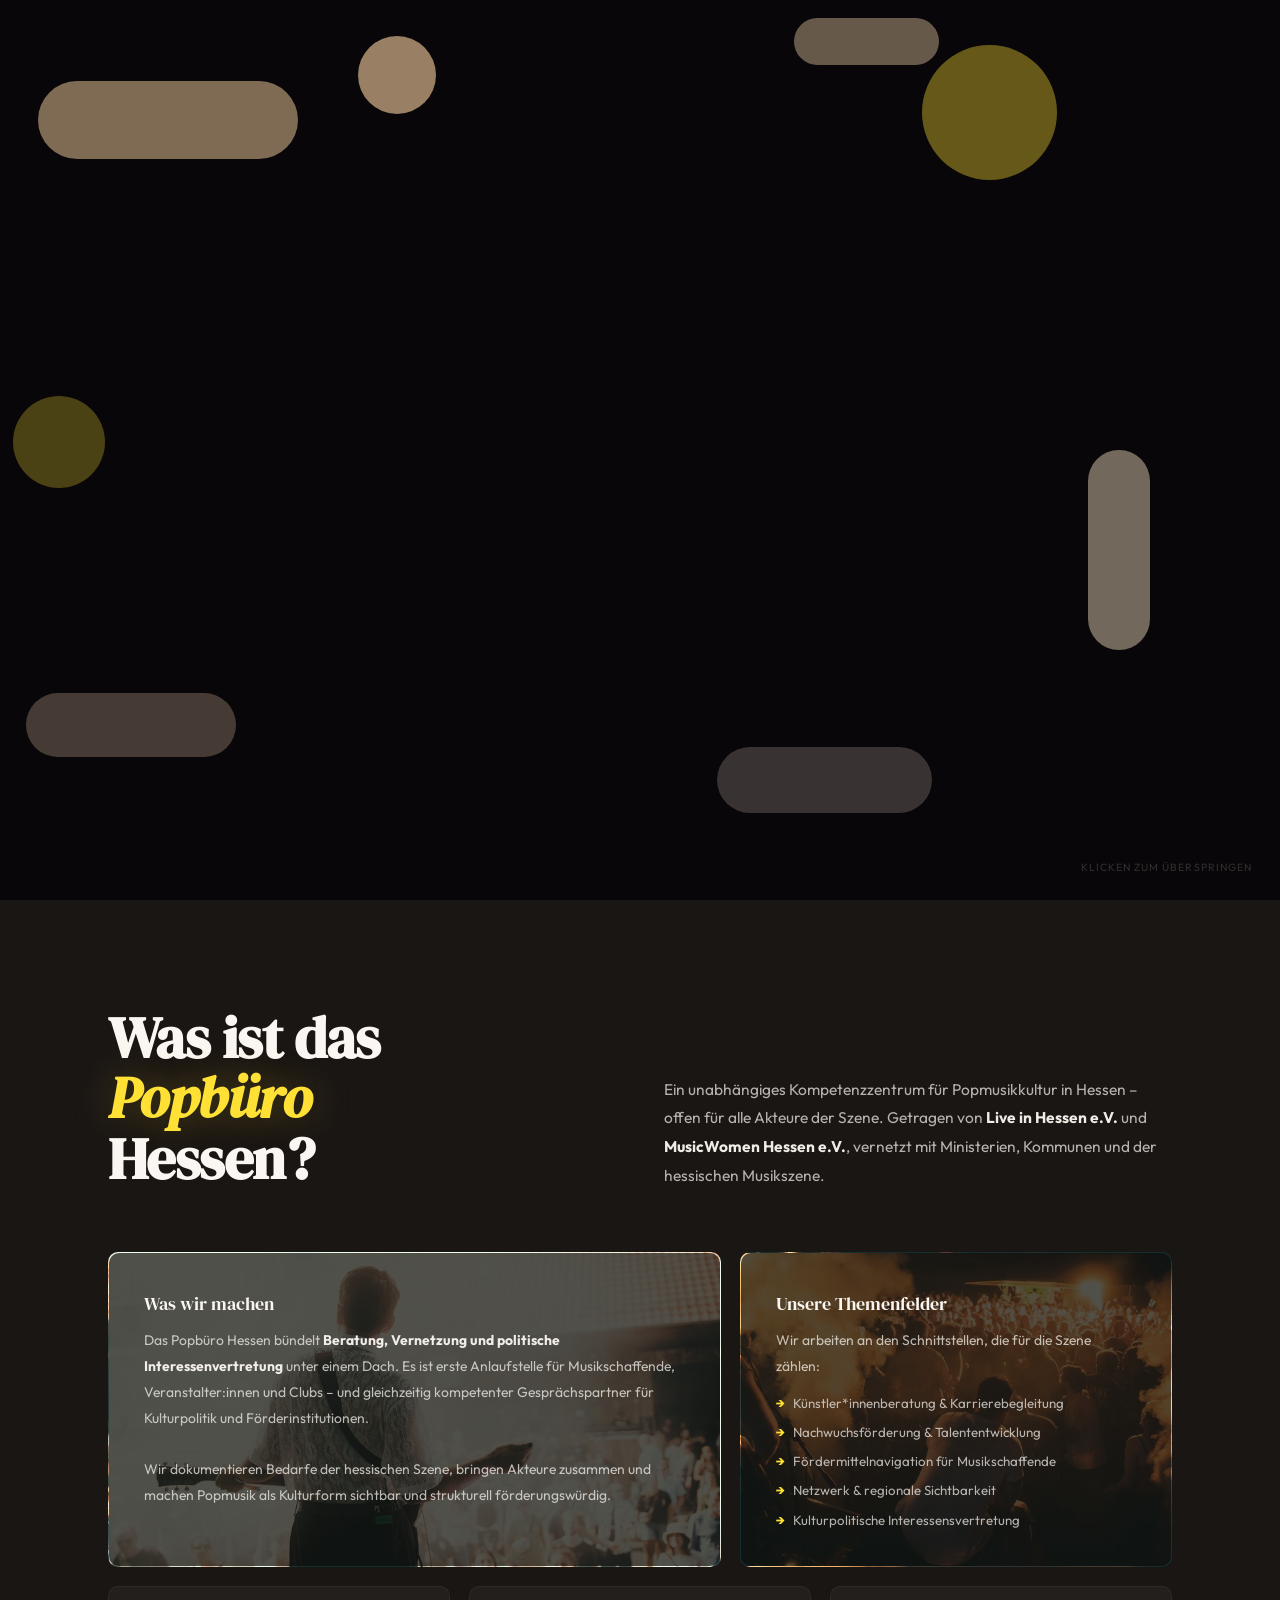
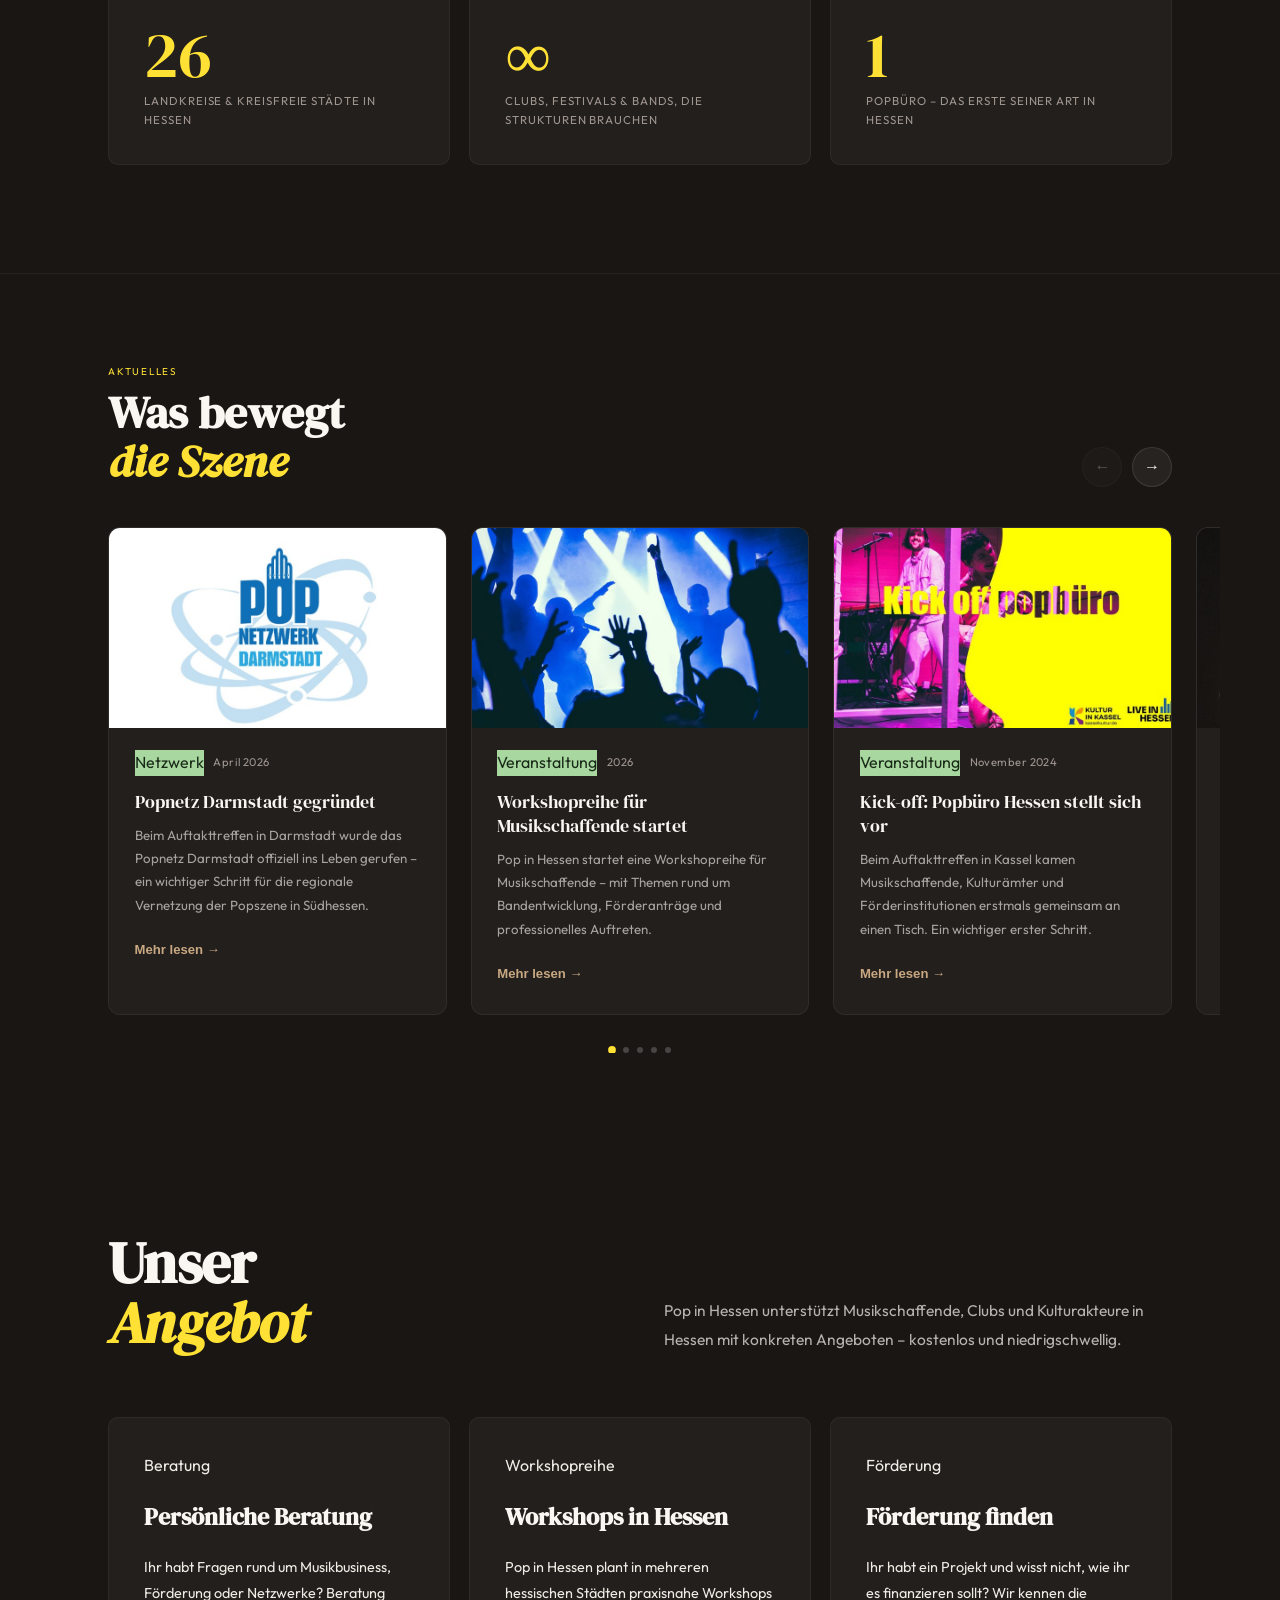
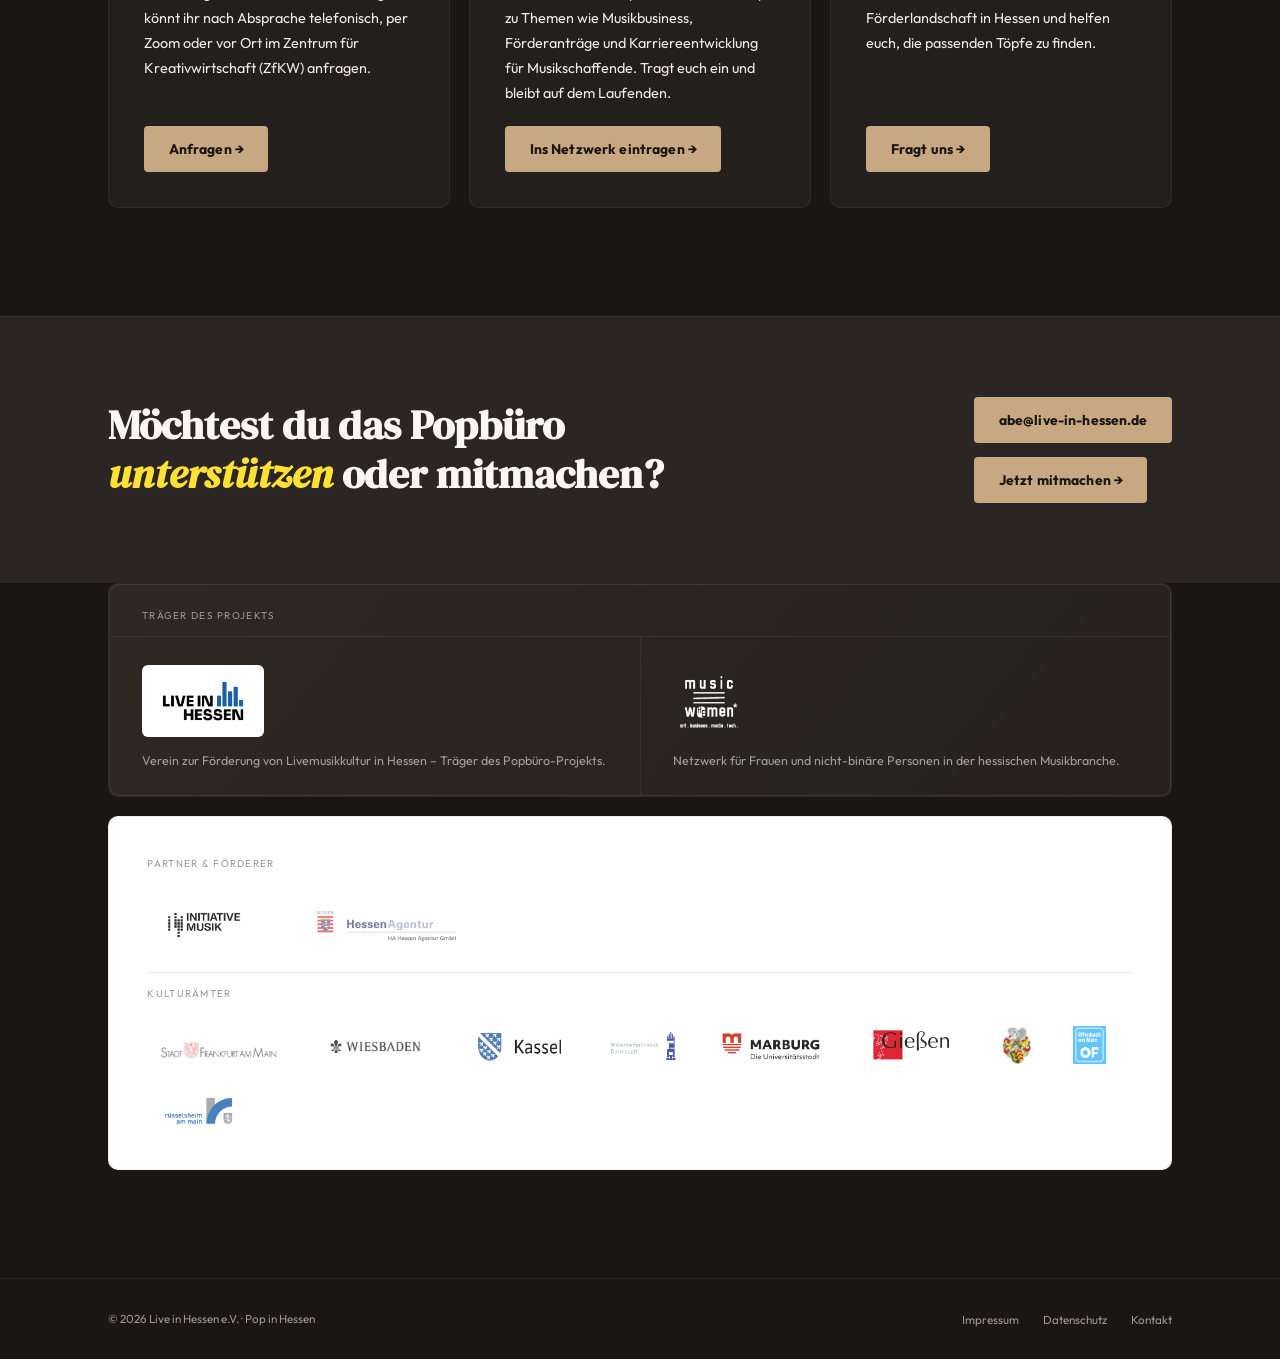
==== commit a690a7e7: "Neue Seitenstruktur: Büro vor Aktuelles, Angebot-Sektion, Nav vereinfacht - Navigation: Mission | Ak" ====
--- a/index.html
+++ b/index.html
@@ -716,9 +716,8 @@
     </svg>
     <ul class="nav-links">
       <li><a href="#mission">Mission</a></li>
-      <li><a href="#buero">Über das Büro</a></li>
       <li><a href="#aktuelles">Aktuelles</a></li>
-      <li><a href="#netzwerk">Netzwerk</a></li>
+      <li><a href="#angebot">Angebot</a></li>
       <li><a href="#contact" class="nav-cta">Kontakt</a></li>
     </ul>
   </div>
@@ -767,78 +766,6 @@
 <!-- ── Ticker ── -->
 
 
-
-<!-- ── Aktuelles & News ── -->
-<section class="news-section" id="aktuelles">
-  <div class="news-header">
-    <div class="news-header-left">
-      <div class="news-eyebrow">Aktuelles</div>
-      <h2 class="news-title">Was bewegt<br/><em style="font-style:italic;color:var(--gold)">die Szene</em></h2>
-    </div>
-    <div class="news-nav">
-      <button class="news-nav-btn" id="news-prev" aria-label="Zurück">&#8592;</button>
-      <button class="news-nav-btn" id="news-next" aria-label="Weiter">&#8594;</button>
-    </div>
-  </div>
-  <div class="news-track-wrap">
-    <div class="news-track" id="news-track">
-      
-        <div class="news-card">
-          <img class="news-card-img" src="[data-uri]" style="object-fit:cover;object-position:center center;" alt="Popnetz Darmstadt"/>
-          <div class="news-card-body">
-            <div class="news-card-meta"><span class="news-badge badge-event">Netzwerk</span><span class="news-card-date">April 2026</span></div>
-            <div class="news-card-title">Popnetz Darmstadt gegründet</div>
-            <p class="news-card-text">Beim Auftakttreffen in Darmstadt wurde das Popnetz Darmstadt offiziell ins Leben gerufen – ein wichtiger Schritt für die regionale Vernetzung der Popszene in Südhessen.</p>
-            <button class="news-more-btn" data-modal="modal-darmstadt">Mehr lesen →</button>
-          </div>
-        </div>
-        <div class="news-card">
-          <img class="news-card-img" src="[data-uri]" alt="Workshopreihe"/>
-          <div class="news-card-body">
-            <div class="news-card-meta"><span class="news-badge badge-event">Veranstaltung</span><span class="news-card-date">2026</span></div>
-            <div class="news-card-title">Workshopreihe für Musikschaffende startet</div>
-            <p class="news-card-text">Pop in Hessen startet eine Workshopreihe für Musikschaffende – mit Themen rund um Bandentwicklung, Förderanträge und professionelles Auftreten.</p>
-            <button class="news-more-btn" data-modal="modal-workshop">Mehr lesen →</button>
-          </div>
-        </div>
-        <div class="news-card">
-          <img class="news-card-img" src="[data-uri]" alt="Kick-off"/>
-          <div class="news-card-body">
-            <div class="news-card-meta"><span class="news-badge badge-event">Veranstaltung</span><span class="news-card-date">November 2024</span></div>
-            <div class="news-card-title">Kick-off: Popbüro Hessen stellt sich vor</div>
-            <p class="news-card-text">Beim Auftakttreffen in Kassel kamen Musikschaffende, Kulturämter und Förderinstitutionen erstmals gemeinsam an einen Tisch. Ein wichtiger erster Schritt.</p>
-            <button class="news-more-btn" data-modal="modal-kickoff">Mehr lesen →</button>
-          </div>
-        </div>
-        <div class="news-card">
-          <img class="news-card-img" src="[data-uri]" style="object-fit:cover;object-position:center top;" alt="Rosmarin"/>
-          <div class="news-card-body">
-            <div class="news-card-meta"><span class="news-badge badge-artist">Künstler*in</span><span class="news-card-date">2025</span></div>
-            <div class="news-card-title">Rosmarin – Indie-Pop aus Kassel</div>
-            <p class="news-card-text">Mit feinfühligen Texten und warmen Gitarrenklängen steht Rosmarin für das, was Hessens Popszene ausmacht: ehrlich, eigen, lebendig.</p>
-            <button class="news-more-btn" data-modal="modal-rosmarin">Mehr lesen →</button>
-          </div>
-        </div>
-        <div class="news-card">
-          <img class="news-card-img" src="[data-uri]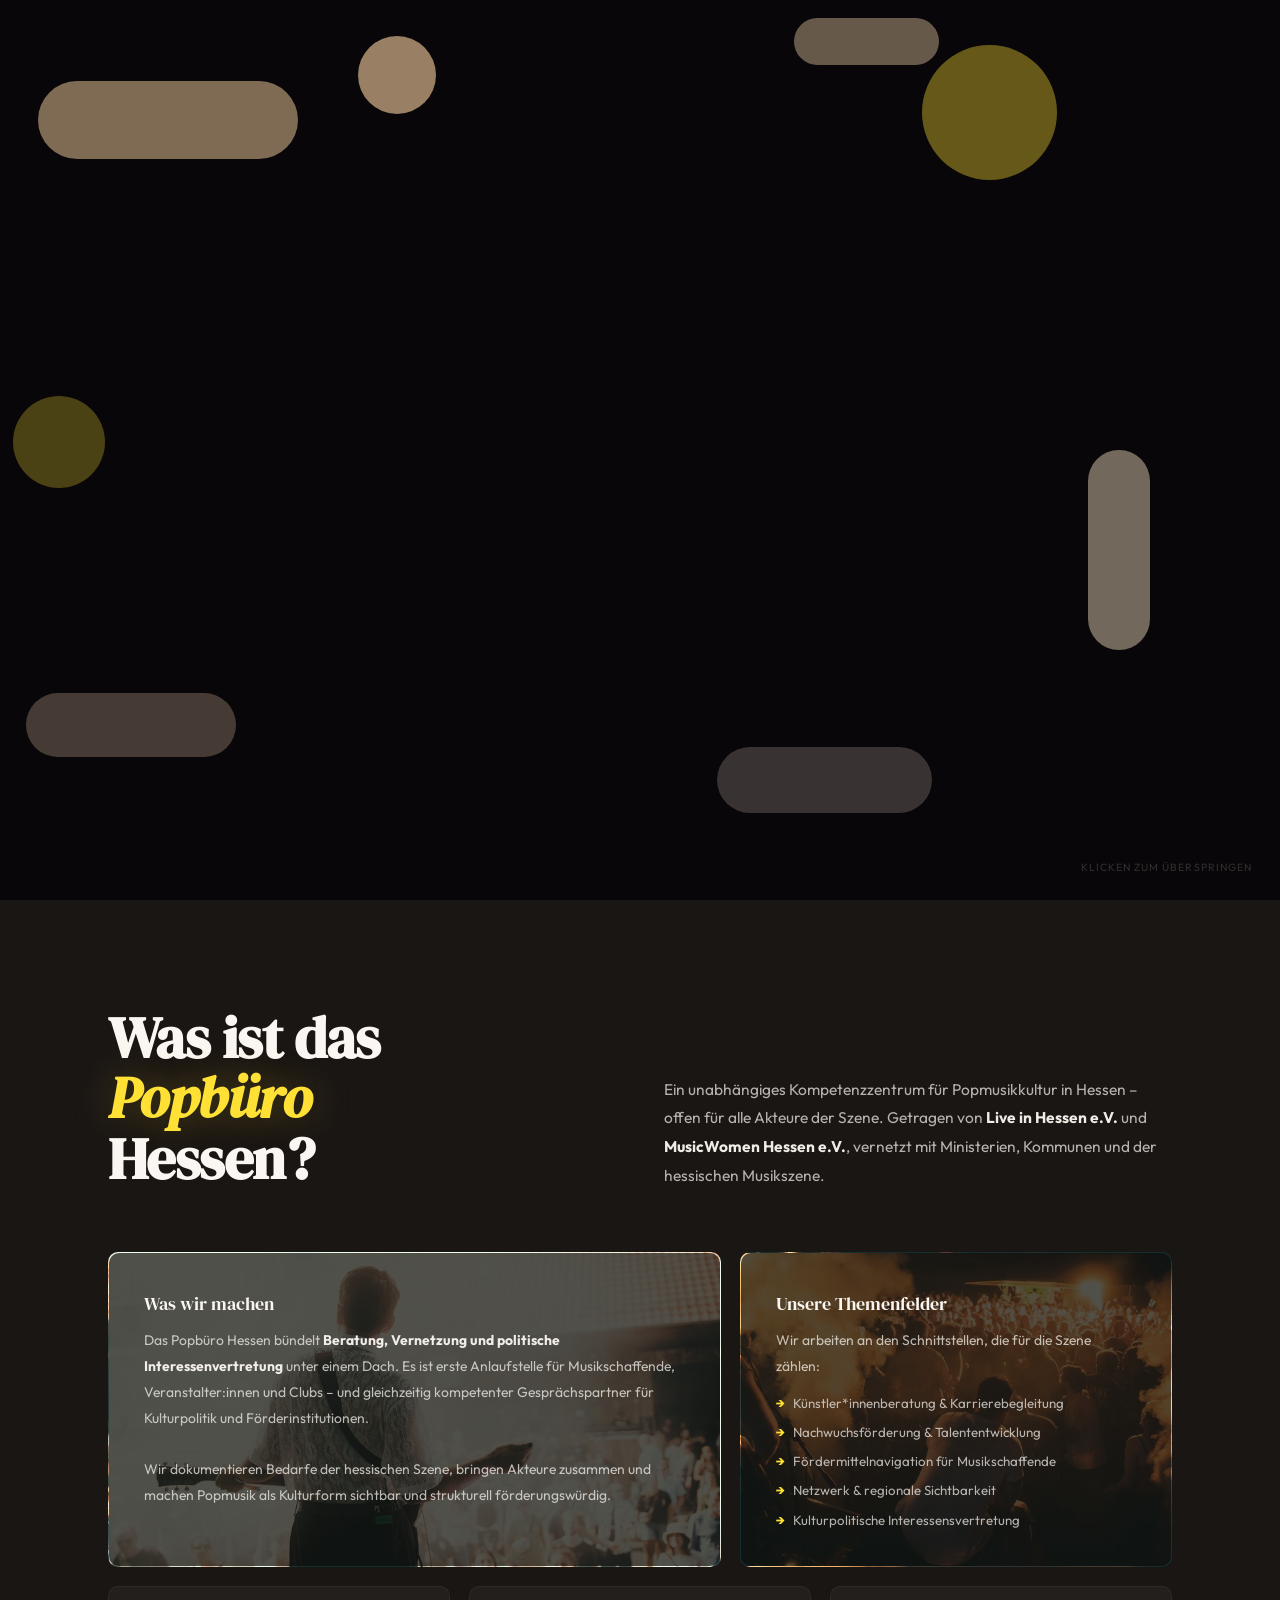
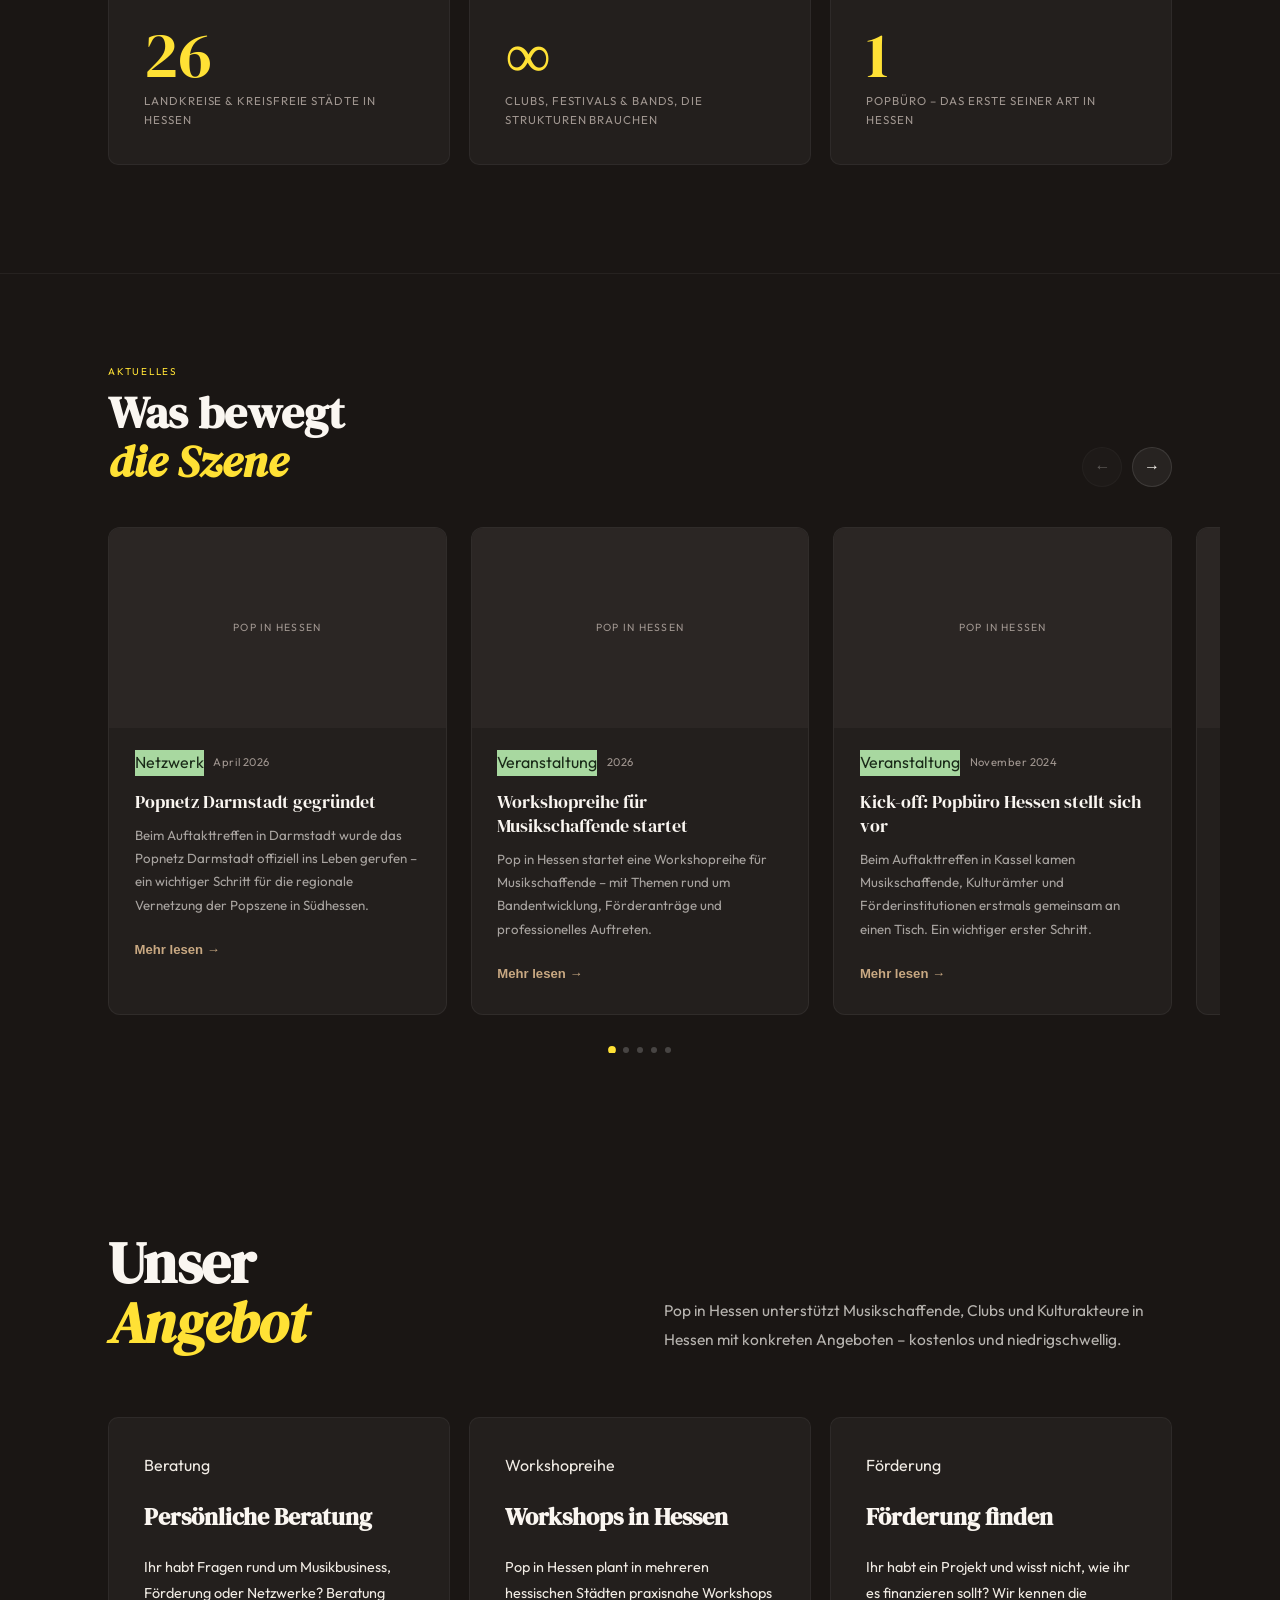
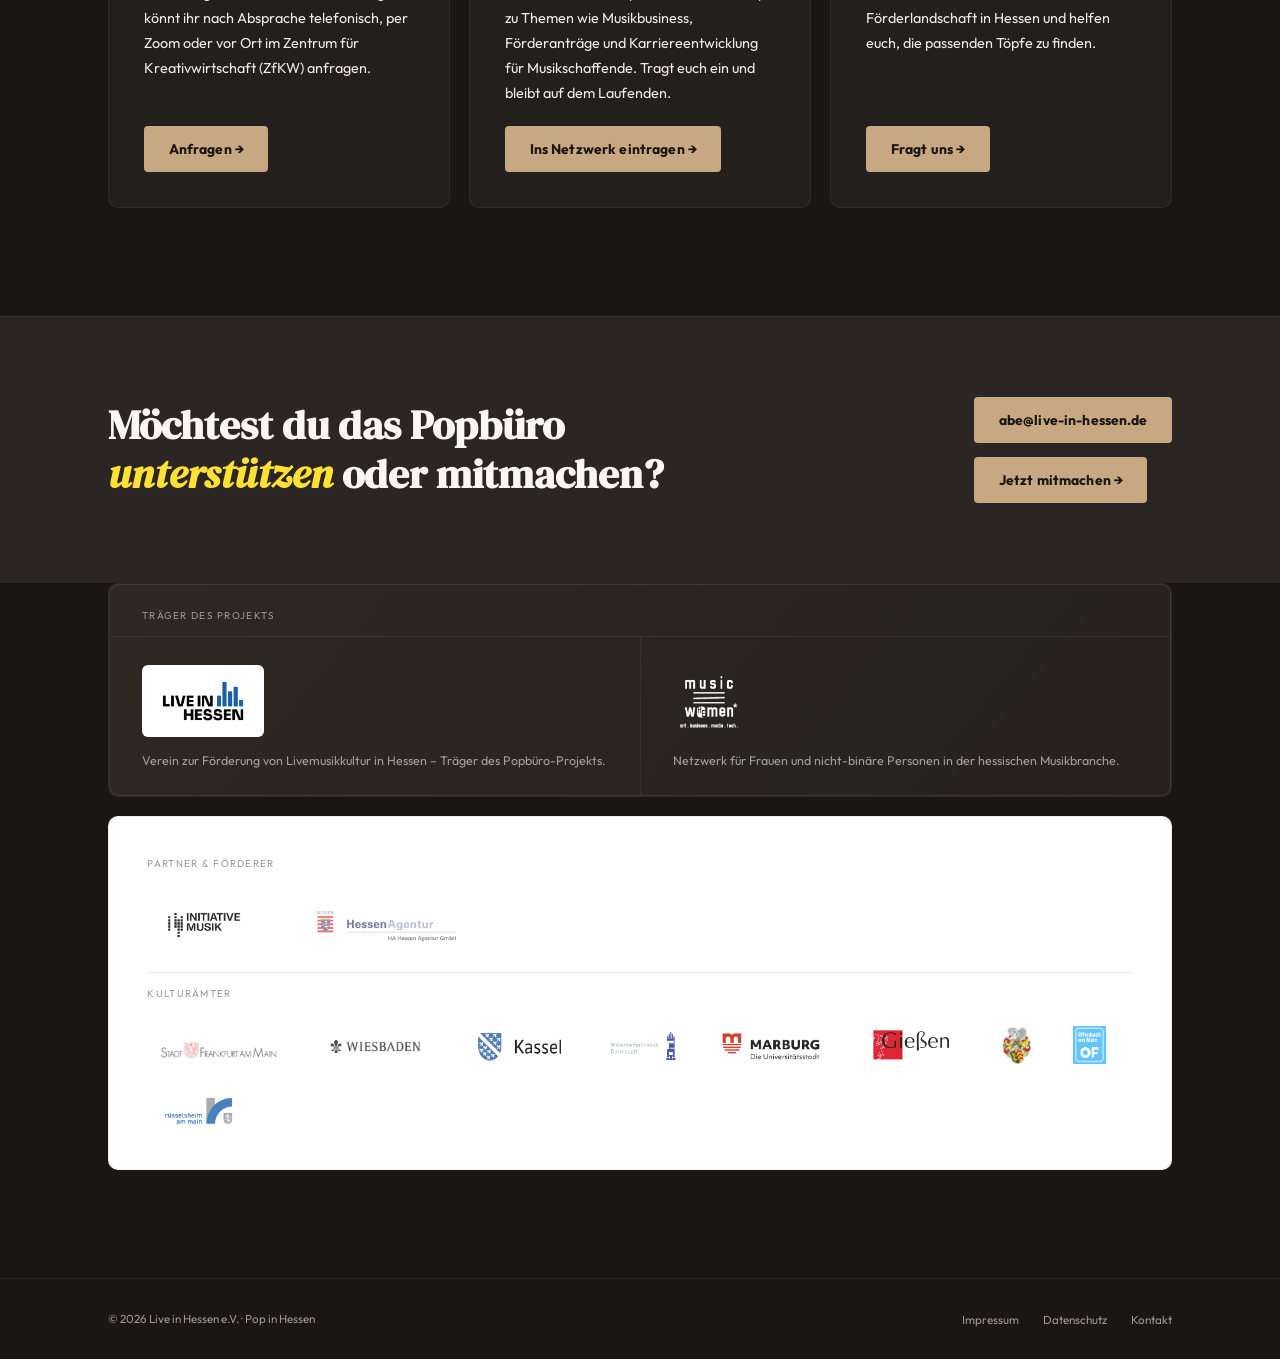
==== commit 59245d0c: "Admin-Dashboard MVP: Content-JSON, /admin, dynamisches Rendering - content/news.json, content/angebo" ====
--- a/index.html
+++ b/index.html
@@ -832,61 +832,10 @@
   </div>
   <div class="news-track-wrap">
     <div class="news-track" id="news-track">
-      
-        <div class="news-card">
-          <img class="news-card-img" src="[data-uri]" style="object-fit:cover;object-position:center center;" alt="Popnetz Darmstadt"/>
-          <div class="news-card-body">
-            <div class="news-card-meta"><span class="news-badge badge-event">Netzwerk</span><span class="news-card-date">April 2026</span></div>
-            <div class="news-card-title">Popnetz Darmstadt gegründet</div>
-            <p class="news-card-text">Beim Auftakttreffen in Darmstadt wurde das Popnetz Darmstadt offiziell ins Leben gerufen – ein wichtiger Schritt für die regionale Vernetzung der Popszene in Südhessen.</p>
-            <button class="news-more-btn" data-modal="modal-darmstadt">Mehr lesen →</button>
-          </div>
-        </div>
-        <div class="news-card">
-          <img class="news-card-img" src="[data-uri]" alt="Workshopreihe"/>
-          <div class="news-card-body">
-            <div class="news-card-meta"><span class="news-badge badge-event">Veranstaltung</span><span class="news-card-date">2026</span></div>
-            <div class="news-card-title">Workshopreihe für Musikschaffende startet</div>
-            <p class="news-card-text">Pop in Hessen startet eine Workshopreihe für Musikschaffende – mit Themen rund um Bandentwicklung, Förderanträge und professionelles Auftreten.</p>
-            <button class="news-more-btn" data-modal="modal-workshop">Mehr lesen →</button>
-          </div>
-        </div>
-        <div class="news-card">
-          <img class="news-card-img" src="[data-uri]" alt="Kick-off"/>
-          <div class="news-card-body">
-            <div class="news-card-meta"><span class="news-badge badge-event">Veranstaltung</span><span class="news-card-date">November 2024</span></div>
-            <div class="news-card-title">Kick-off: Popbüro Hessen stellt sich vor</div>
-            <p class="news-card-text">Beim Auftakttreffen in Kassel kamen Musikschaffende, Kulturämter und Förderinstitutionen erstmals gemeinsam an einen Tisch. Ein wichtiger erster Schritt.</p>
-            <button class="news-more-btn" data-modal="modal-kickoff">Mehr lesen →</button>
-          </div>
-        </div>
-        <div class="news-card">
-          <img class="news-card-img" src="[data-uri]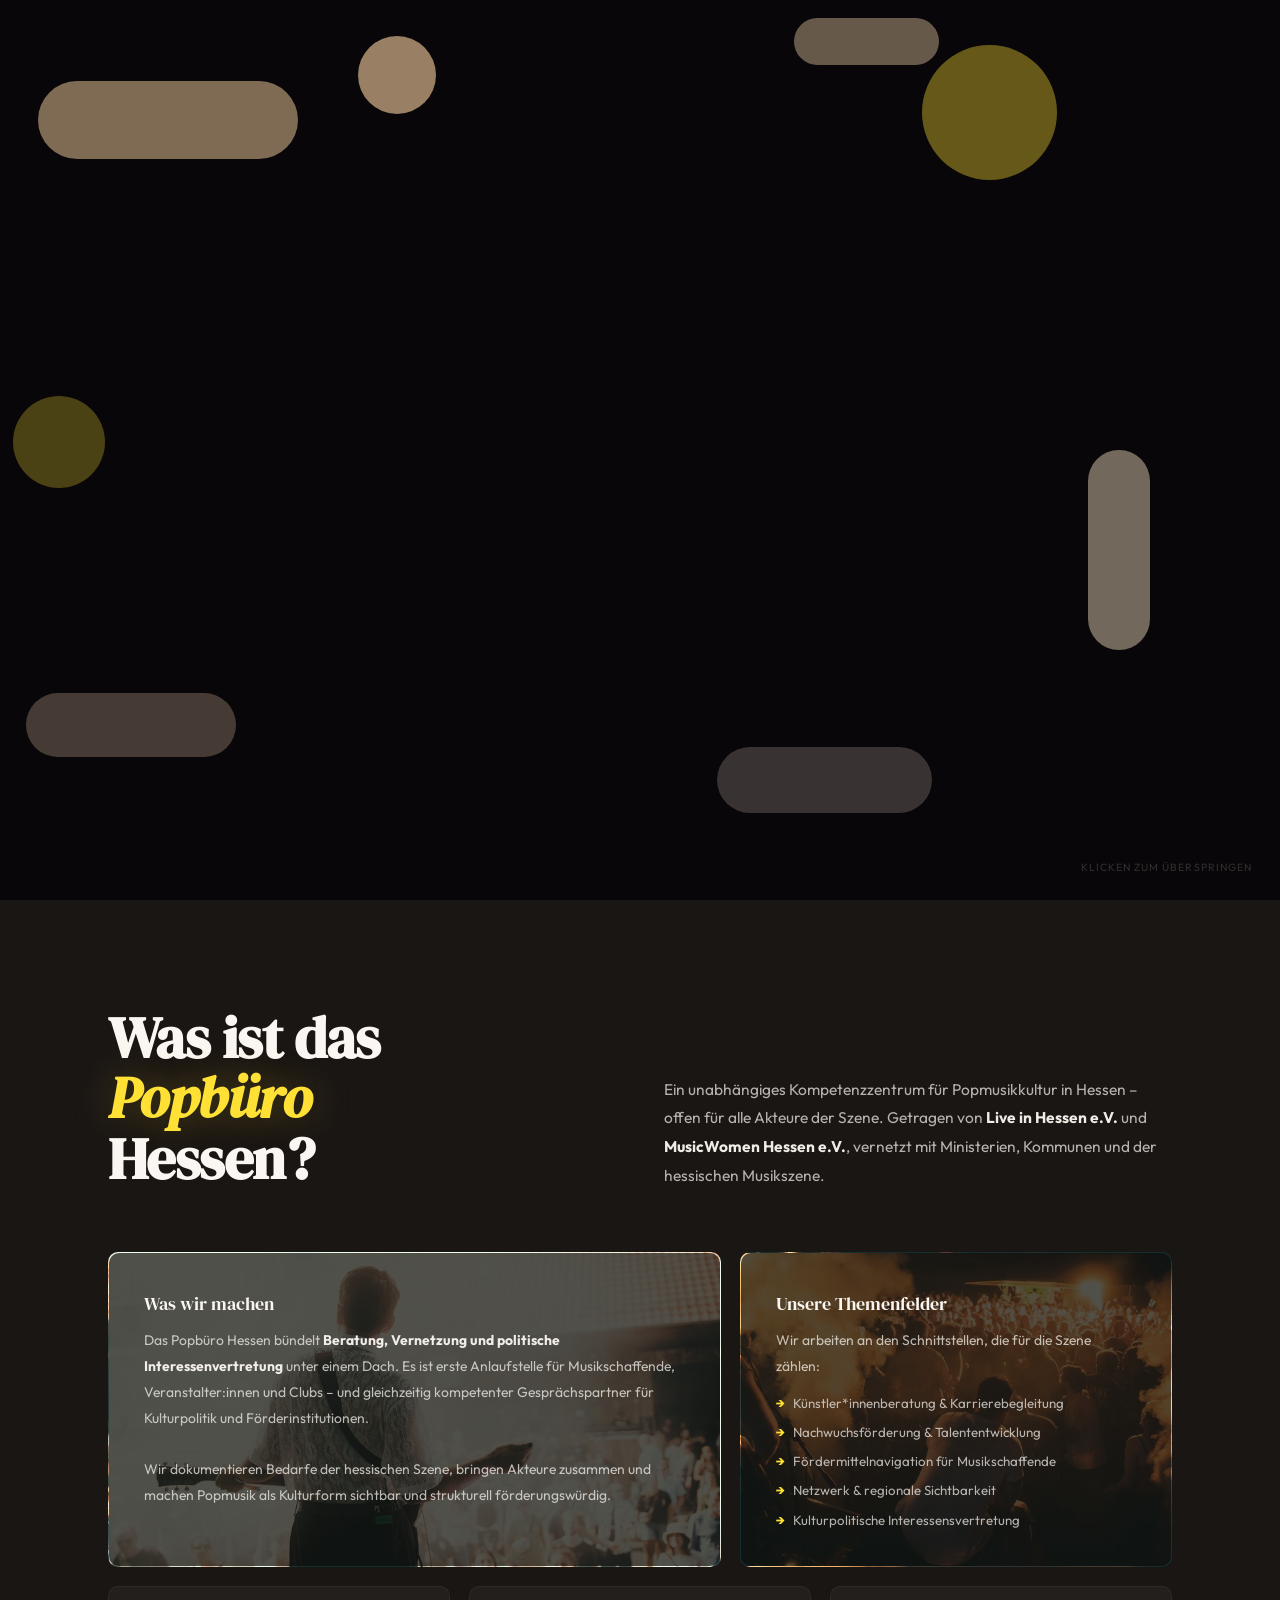
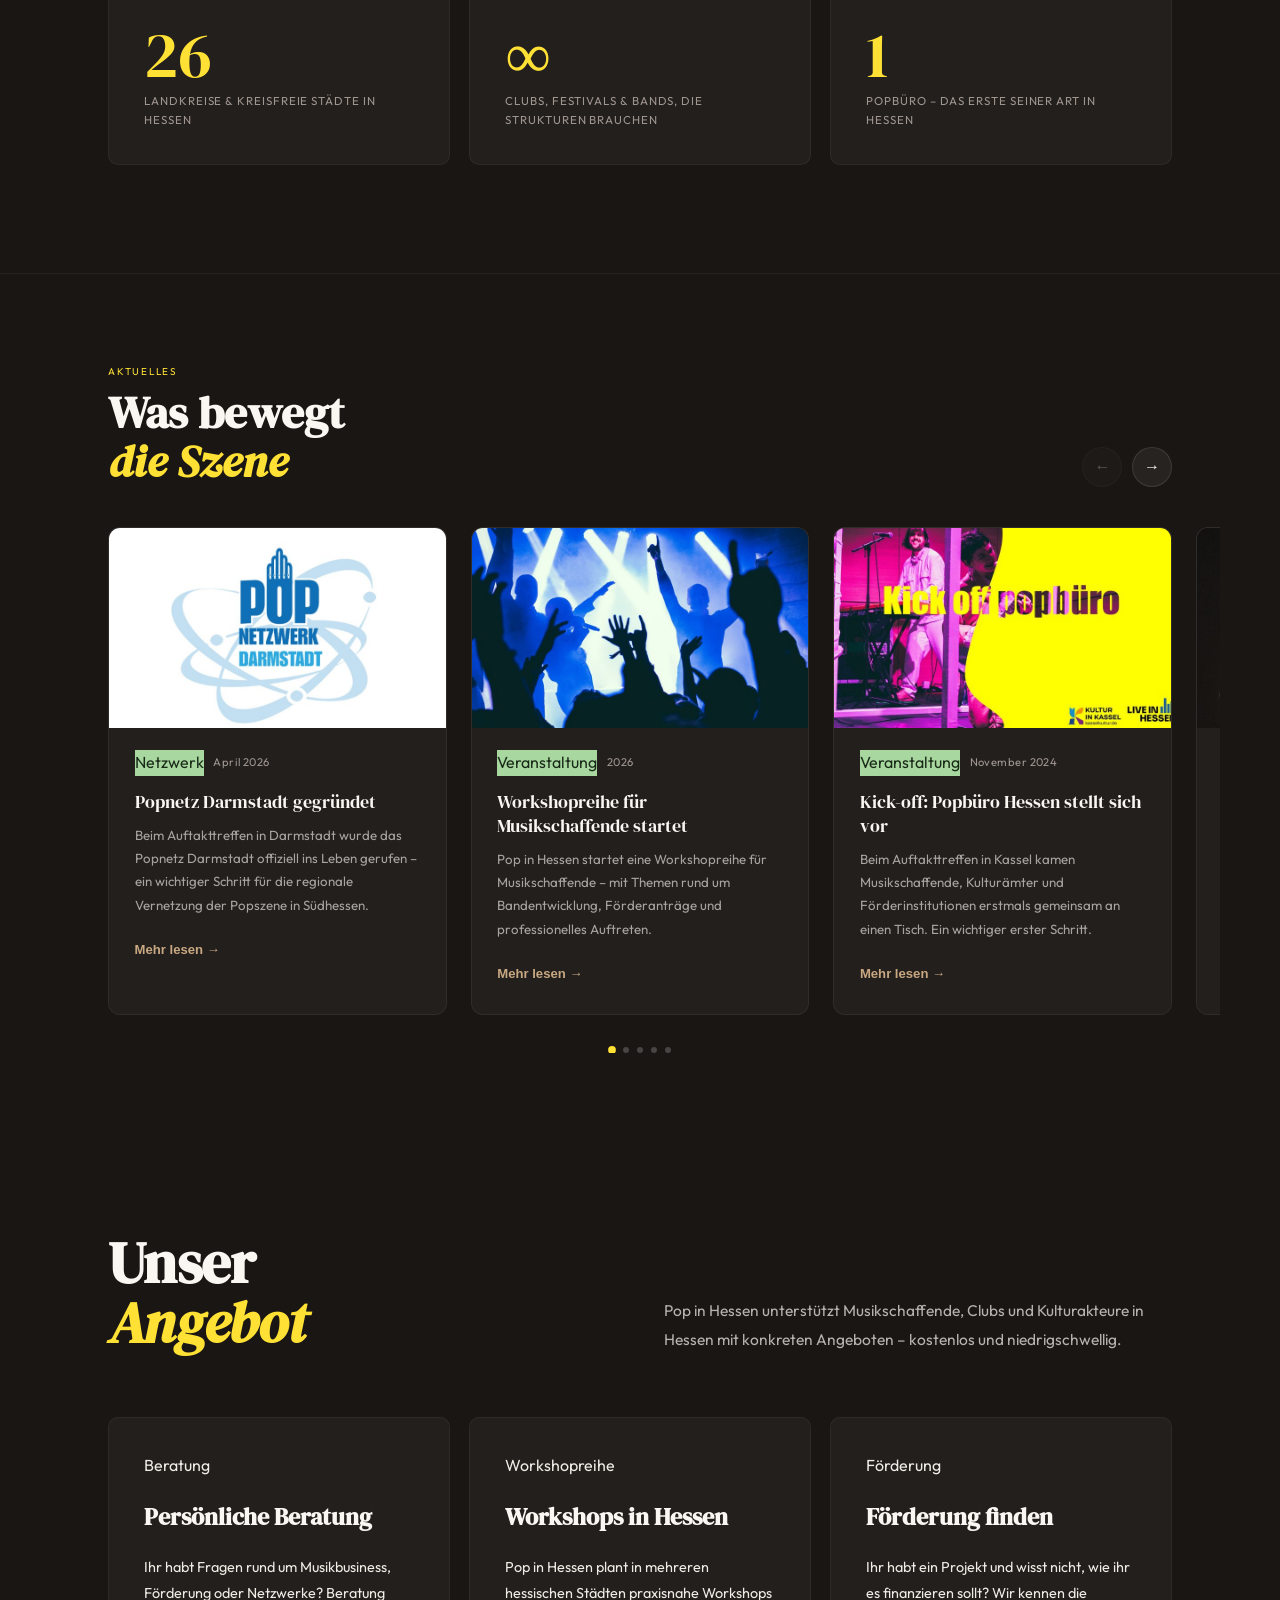
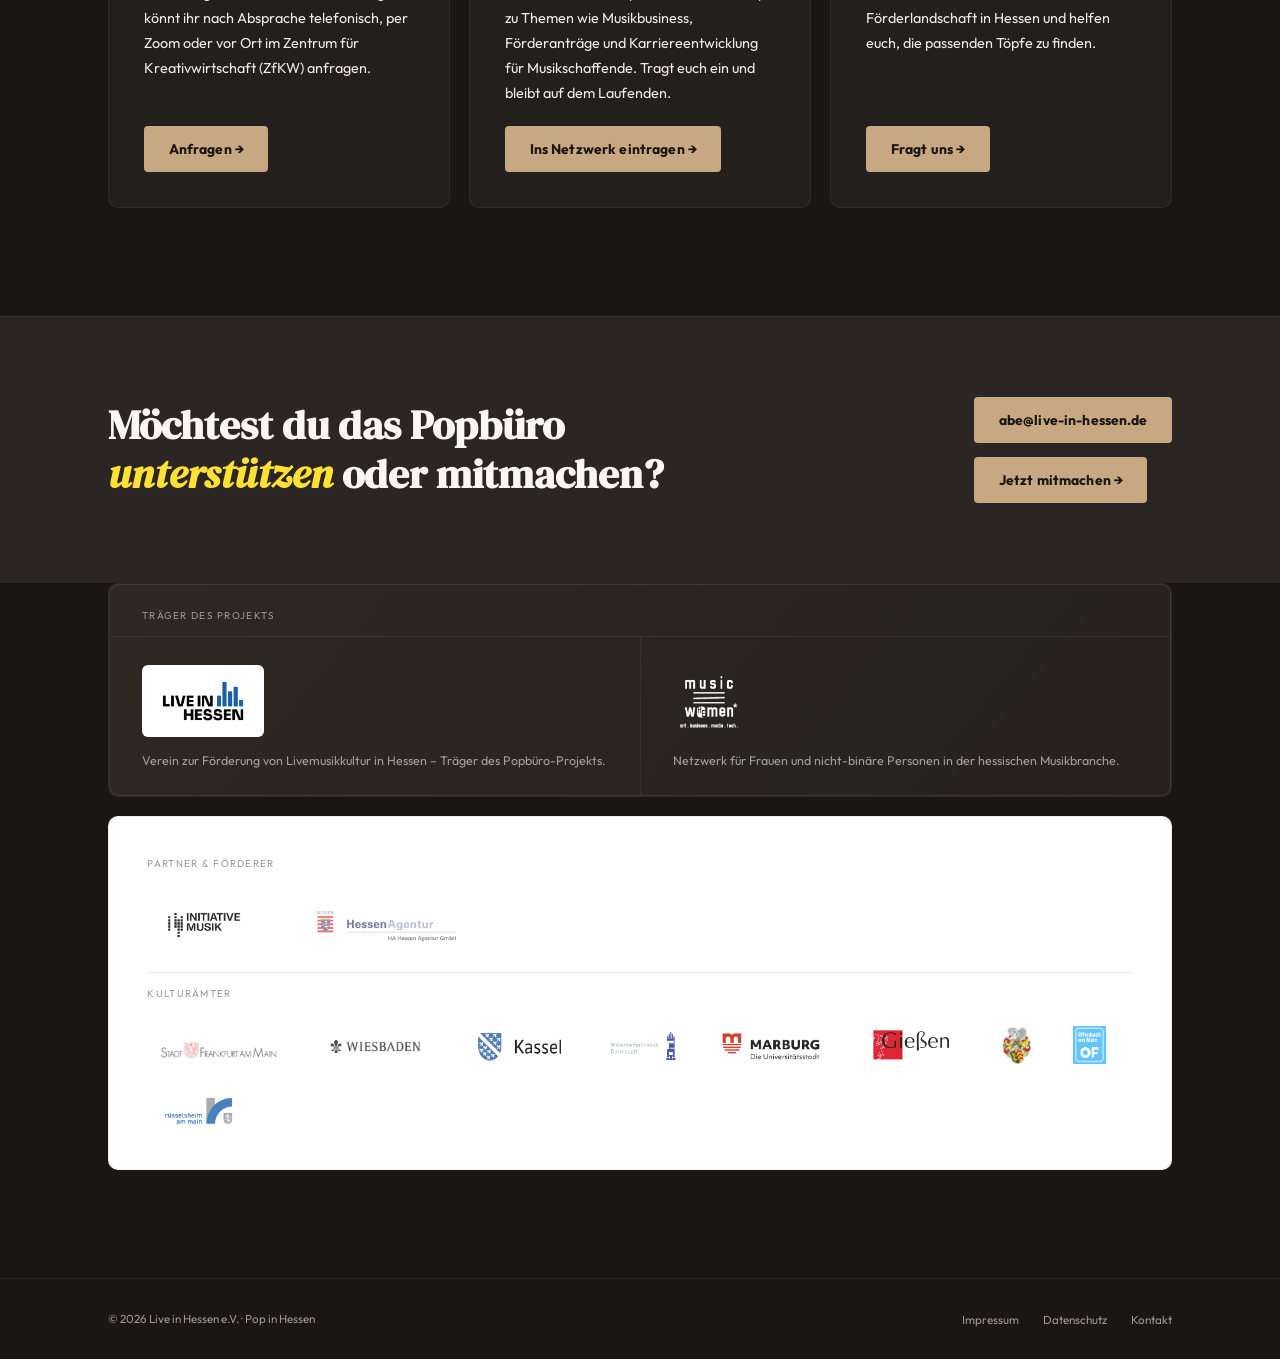
